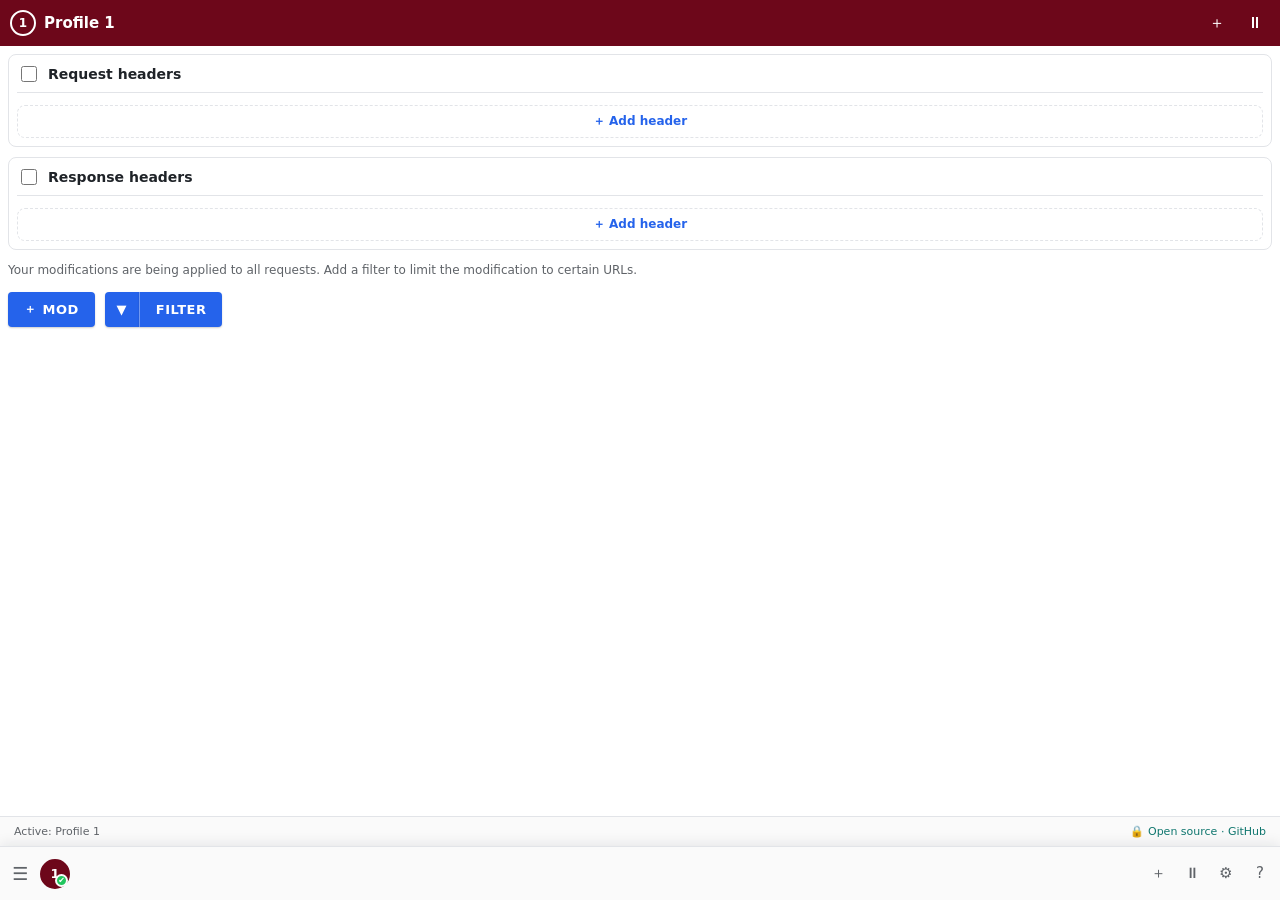
==== src/ui/sidepanel/index.html @ 856fd871 "add sidepanel support" ====
<!DOCTYPE html>
<html lang="en" dir="ltr" data-surface="sidePanel">
  <head>
    <meta charset="UTF-8" />
    <meta name="viewport" content="width=device-width, initial-scale=1.0" />
    <title>OpenModHeader</title>
    <link rel="stylesheet" href="sidepanel.css" />
  </head>
  <body>
    <div class="app">
      <aside class="rail">
        <button class="rail-btn menu" id="railMenu" title="All profiles">☰</button>
        <div class="rail-profiles" id="railProfiles"></div>
        <div class="rail-spacer"></div>
        <button class="rail-btn" id="railAddProfile" title="New profile">＋</button>
        <button class="rail-btn" id="railPause" title="Pause all">⏸</button>
        <button class="rail-btn" id="railSettings" title="Appearance">⚙</button>
        <button class="rail-btn" id="railHelp" title="About">?</button>
      </aside>

      <div class="backdrop" id="backdrop" hidden></div>
      <aside class="drawer" id="drawer" hidden>
        <div class="drawer-head">Profiles</div>
        <div class="drawer-list" id="profileList"></div>
        <button class="drawer-add" id="drawerAdd">＋ New profile</button>
      </aside>

      <div class="main">
        <header class="titlebar">
          <div class="profile-id" id="profileId">1</div>
          <input
            class="profile-name"
            id="profileName"
            spellcheck="false"
            placeholder="Profile name"
          />
          <div class="spacer"></div>
          <button class="tb-btn" id="tbAdd" title="New profile">＋</button>
          <button class="tb-btn" id="tbPause" title="Pause all">⏸</button>
          <button class="tb-btn" id="tbDelete" title="Delete profile">🗑</button>
        </header>

        <div class="content">
          <section class="hgroup">
            <div class="hgroup-head">
              <label class="grouptoggle">
                <input type="checkbox" id="requestEnabled" />
                <span class="gtitle">Request headers</span>
              </label>
            </div>
            <div id="requestRows" class="rows"></div>
            <button class="add-row" data-target="request">＋ Add header</button>
          </section>

          <section class="hgroup">
            <div class="hgroup-head">
              <label class="grouptoggle">
                <input type="checkbox" id="responseEnabled" />
                <span class="gtitle">Response headers</span>
              </label>
            </div>
            <div id="responseRows" class="rows"></div>
            <button class="add-row" data-target="response">＋ Add header</button>
          </section>

          <section class="hgroup" id="filterSection" hidden>
            <div class="hgroup-head">
              <span class="gtitle">Filters</span>
              <div class="filter-status" id="filterStatus" title="Current tab match status">
                <span class="status-dot"></span>
                <span id="filterStatusText">Checking</span>
              </div>
              <button class="mini-add" data-target="filter" title="Add filter">＋</button>
            </div>
            <div id="filterRows" class="rows"></div>
          </section>

          <p class="apply-note" id="applyNote">
            Your modifications are being applied to all requests. Add a filter
            to limit the modification to certain URLs.
          </p>

          <div class="cta">
            <button class="btn-blue" id="modBtn">
              <span class="ico">＋</span> MOD
            </button>
            <div class="filter-split">
              <button
                class="btn-blue filter-menu-btn"
                id="filterMenuBtn"
                title="Filter options"
                aria-haspopup="true"
                aria-expanded="false"
              >
                ▼
              </button>
              <button class="btn-blue filter-main-btn" id="filterBtn">
                FILTER
              </button>
              <div class="filter-menu" id="filterMenu" hidden>
                <div class="filter-menu-options" id="filterMenuOptions"></div>
              </div>
            </div>
          </div>
        </div>

        <footer class="footer">
          <span id="ruleCount"></span>
          <a
            class="privacy"
            id="repoLink"
            href="https://github.com/alinemone/modheader"
            target="_blank"
            rel="noopener"
            title="View source on GitHub"
            >🔒 Open source · GitHub</a
          >
        </footer>
      </div>
    </div>

    <div class="settings-menu" id="settingsMenu" hidden>
      <div class="settings-head">
        <strong>Settings</strong>
        <button id="settingsClose" type="button" title="Close settings" aria-label="Close settings">✕</button>
      </div>
      <div class="da-row">
        <span>Theme</span>
        <select id="themeMode">
          <option value="light">Light</option>
          <option value="dark">Dark</option>
        </select>
      </div>
      <div class="da-row">
        <span>Font</span>
        <select id="fontFamily">
          <option value="default">System</option>
          <option value="segoe">Segoe UI</option>
          <option value="calibri">Calibri</option>
          <option value="tahoma">Tahoma</option>
          <option value="verdana">Verdana</option>
          <option value="arial">Arial</option>
          <option value="georgia">Georgia</option>
          <option value="mono">Monospace</option>
        </select>
      </div>
      <div class="da-row">
        <span>Font size</span>
        <select id="fontSize">
          <option value="12">12</option>
          <option value="13">13</option>
          <option value="14">14</option>
          <option value="15">15</option>
          <option value="16">16</option>
          <option value="18">18</option>
        </select>
      </div>
      <div class="da-row">
        <span>Open as</span>
        <select id="surfaceMode">
          <option value="popup">Popup</option>
          <option value="sidePanel">Side panel</option>
        </select>
      </div>
      <div class="da-row export-row">
        <span>Export</span>
        <select id="exportScope" title="Choose profiles to export">
          <option value="all">All profiles</option>
        </select>
      </div>
      <div class="settings-io">
        <button id="importBtn" title="Import ModHeader JSON">⭳ Import</button>
        <button id="exportBtn" title="Export as ModHeader JSON">⭱ Export</button>
      </div>
      <input type="file" id="importFile" accept="application/json,.json" hidden />
    </div>

    <div class="help-overlay" id="helpOverlay" hidden>
      <section
        class="help-panel"
        role="dialog"
        aria-modal="true"
        aria-labelledby="helpTitle"
      >
        <header class="help-head">
          <div>
            <h2 id="helpTitle">OpenModHeader Filter Guide</h2>
            <p>Choose which request URLs receive your header modifications.</p>
          </div>
          <button id="helpClose" type="button" title="Close help" aria-label="Close help">✕</button>
        </header>

        <div class="help-content">
          <article class="help-card">
            <h3>Exact Host</h3>
            <p>Enter a host to match only that host.</p>
            <code>google.com</code>
            <p class="help-example">Matches <b>https://google.com/search</b>.</p>
            <p class="help-warning">Does not match <b>www.google.com</b>, <b>sub.google.com</b>, or <b>notgoogle.com</b>.</p>
          </article>

          <article class="help-card">
            <h3>Wildcard Host</h3>
            <p>Use <code>*</code> inside a host pattern. A leading <code>*.</code> also includes the base host.</p>
            <code>*.google.*</code>
            <p class="help-example">Matches <b>www.google.com</b>, <b>sub.google.com</b>, and <b>sub.google.dev</b>.</p>
          </article>

          <article class="help-card">
            <h3>Local Or URL</h3>
            <p>Local hosts, IPs, and full URLs are understood automatically.</p>
            <code>localhost</code>
            <code>127.0.0.1</code>
            <code>https://order.site.com</code>
          </article>

          <section class="help-rules">
            <h3>Important behavior</h3>
            <ul>
              <li>Multiple enabled filters use OR logic: matching any one filter is enough.</li>
              <li>A disabled filter is ignored.</li>
              <li>With no filters, modifications apply to all URLs.</li>
              <li>Only the currently active profile is applied.</li>
              <li>Pause disables all modifications.</li>
            </ul>
          </section>

          <p class="help-privacy">
            No external servers or tracking. All settings stay on this device.
            <a href="https://github.com/alinemone/modheader" target="_blank" rel="noopener">View source on GitHub</a>
          </p>
        </div>
      </section>
    </div>

    <datalist id="reqHeaderNames">
      <option value="Accept"></option>
      <option value="Accept-Charset"></option>
      <option value="Accept-Encoding"></option>
      <option value="Accept-Language"></option>
      <option value="Authorization"></option>
      <option value="Cache-Control"></option>
      <option value="Connection"></option>
      <option value="Content-Length"></option>
      <option value="Content-Type"></option>
      <option value="Cookie"></option>
      <option value="DNT"></option>
      <option value="Host"></option>
      <option value="If-Modified-Since"></option>
      <option value="If-None-Match"></option>
      <option value="Origin"></option>
      <option value="Pragma"></option>
      <option value="Range"></option>
      <option value="Referer"></option>
      <option value="Sec-CH-UA"></option>
      <option value="Sec-CH-UA-Mobile"></option>
      <option value="Sec-CH-UA-Platform"></option>
      <option value="Sec-Fetch-Dest"></option>
      <option value="Sec-Fetch-Mode"></option>
      <option value="Sec-Fetch-Site"></option>
      <option value="Sec-Fetch-User"></option>
      <option value="Upgrade-Insecure-Requests"></option>
      <option value="User-Agent"></option>
      <option value="X-API-Key"></option>
      <option value="X-CSRF-Token"></option>
      <option value="X-Forwarded-For"></option>
      <option value="X-Forwarded-Host"></option>
      <option value="X-Forwarded-Proto"></option>
      <option value="X-Real-IP"></option>
      <option value="X-Requested-With"></option>
    </datalist>

    <datalist id="resHeaderNames">
      <option value="Access-Control-Allow-Credentials"></option>
      <option value="Access-Control-Allow-Headers"></option>
      <option value="Access-Control-Allow-Methods"></option>
      <option value="Access-Control-Allow-Origin"></option>
      <option value="Access-Control-Expose-Headers"></option>
      <option value="Access-Control-Max-Age"></option>
      <option value="Age"></option>
      <option value="Cache-Control"></option>
      <option value="Content-Disposition"></option>
      <option value="Content-Encoding"></option>
      <option value="Content-Language"></option>
      <option value="Content-Security-Policy"></option>
      <option value="Content-Type"></option>
      <option value="Cross-Origin-Embedder-Policy"></option>
      <option value="Cross-Origin-Opener-Policy"></option>
      <option value="Cross-Origin-Resource-Policy"></option>
      <option value="ETag"></option>
      <option value="Expires"></option>
      <option value="Last-Modified"></option>
      <option value="Location"></option>
      <option value="Permissions-Policy"></option>
      <option value="Referrer-Policy"></option>
      <option value="Retry-After"></option>
      <option value="Server"></option>
      <option value="Set-Cookie"></option>
      <option value="Strict-Transport-Security"></option>
      <option value="Vary"></option>
      <option value="WWW-Authenticate"></option>
      <option value="X-Content-Type-Options"></option>
      <option value="X-Frame-Options"></option>
      <option value="X-XSS-Protection"></option>
    </datalist>

    <script src="sidepanel.js"></script>
    <script src="../shared/app.js"></script>
  </body>
</html>
---- src/ui/sidepanel/sidepanel.css ----
:root {
  --profile-color: #6d071a;
  --maroon: var(--profile-color);
  --blue: #2563eb;
  --blue-dark: #1d4ed8;
  --teal: #0f766e;
  --red: #d32f2f;
  --text: #1f2328;
  --muted: #5f6368;
  --line: #e2e4e8;
  --bg: #ffffff;
  --surface: #ffffff;
  --surface-2: #f7f8fa;
  --surface-3: #eceef1;
  --surface-strong: #fafafa;
  --hover: #f2f4f7;
  --input-bg: transparent;
  --danger-bg: #fde8e8;
  --titlebar-bg: var(--profile-color);
  --titlebar-text: #ffffff;
  --rail-bg: #fafafa;
  --shadow: 0 8px 24px rgba(0, 0, 0, 0.18);
  --overlay: rgba(20, 24, 32, 0.5);
  --code-bg: #f4f6f8;
  --code-text: #9b1c31;
  --example-text: #344054;
  --warning-text: #8a5a00;
}

html[data-theme="dark"] {
  --profile-color: #2563eb;
  --maroon: var(--profile-color);
  --blue: #2f6fed;
  --blue-dark: #255bd6;
  --teal: #8ab4f8;
  --red: #ff6b6b;
  --text: #f4f7fb;
  --muted: #a7b0bf;
  --line: #343434;
  --bg: #171717;
  --surface: #1f1f1f;
  --surface-2: #292929;
  --surface-3: #323232;
  --surface-strong: #111111;
  --hover: #2f2f2f;
  --input-bg: #1c1c1c;
  --danger-bg: rgba(255, 107, 107, 0.12);
  --titlebar-bg: var(--profile-color);
  --titlebar-text: #ffffff;
  --rail-bg: #111111;
  --shadow: 0 12px 32px rgba(0, 0, 0, 0.48);
  --overlay: rgba(0, 0, 0, 0.62);
  --code-bg: #101827;
  --code-text: #8ab4f8;
  --example-text: #d7deea;
  --warning-text: #f0c36d;
  color-scheme: dark;
}

* {
  box-sizing: border-box;
  font-family: var(--ui-font, system-ui, "Segoe UI", Tahoma, Arial, sans-serif);
}

[hidden] {
  display: none !important;
}

body {
  margin: 0;
  width: 100vw;
  min-width: 320px;
  height: 100vh;
  overflow: hidden;
  background: var(--bg);
  color: var(--text);
  font-size: 13px;
}

body.help-open .app {
  min-height: 560px;
}

.app {
  display: flex;
  min-height: 360px;
  height: 100vh;
  max-height: none;
}

.rail {
  width: 44px;
  flex: 0 0 44px;
  background: var(--rail-bg);
  border-right: 1px solid var(--line);
  display: flex;
  flex-direction: column;
  align-items: center;
  gap: 10px;
  padding: 8px 0;
}

.rail-btn {
  width: 30px;
  height: 30px;
  border: none;
  background: transparent;
  color: var(--muted);
  border-radius: 6px;
  cursor: pointer;
  font-size: 16px;
  line-height: 1;
}

.rail-btn:hover {
  background: var(--hover);
  color: var(--text);
}

.rail-btn.menu {
  font-size: 18px;
}

.rail-profiles {
  display: flex;
  flex-direction: column;
  align-items: center;
  gap: 8px;
  width: 100%;
  overflow: visible;
}

.rail-pcircle {
  position: relative;
  flex: 0 0 auto;
  width: 32px;
  height: 32px;
  border-radius: 50%;
  border: 2px solid var(--maroon);
  background: var(--surface);
  color: var(--maroon);
  font-weight: 700;
  font-size: 13px;
  cursor: pointer;
}

.rail-pcircle:hover {
  background: var(--hover);
}

.rail-pcircle.current {
  background: var(--maroon);
  color: #fff;
}

.rail-pcircle .check {
  position: absolute;
  bottom: -3px;
  right: -3px;
  width: 15px;
  height: 15px;
  background: #22c55e;
  color: #fff;
  border-radius: 50%;
  font-size: 9px;
  font-style: normal;
  display: flex;
  align-items: center;
  justify-content: center;
  border: 2px solid var(--rail-bg);
}

.rail-spacer {
  flex: 1;
}

.backdrop {
  position: fixed;
  inset: 0;
  background: var(--overlay);
  z-index: 20;
}

.drawer {
  position: fixed;
  top: 0;
  left: 44px;
  bottom: 0;
  width: 220px;
  z-index: 21;
  background: var(--surface);
  border-right: 1px solid var(--line);
  box-shadow: var(--shadow);
  display: flex;
  flex-direction: column;
}

.drawer-head {
  padding: 12px 14px;
  font-weight: 700;
  color: var(--maroon);
  border-bottom: 1px solid var(--line);
}

.drawer-list {
  flex: 1;
  overflow-y: auto;
  padding: 6px;
}

.drawer-add {
  margin: 8px;
  padding: 9px;
  border: 1px dashed var(--line);
  background: transparent;
  color: var(--blue);
  border-radius: 8px;
  cursor: pointer;
  font-weight: 600;
}

.drawer-add:hover {
  background: var(--hover);
}

.settings-io {
  display: flex;
  gap: 8px;
  border-top: 1px solid var(--line);
  padding-top: 8px;
}

.settings-io button {
  flex: 1;
  padding: 8px;
  border: 1px solid var(--line);
  background: var(--surface-2);
  color: var(--text);
  border-radius: 8px;
  cursor: pointer;
  font-size: 12px;
  font-weight: 600;
}

.settings-io button:hover {
  background: var(--surface-3);
  border-color: var(--line);
}

.pitem {
  position: relative;
  display: flex;
  align-items: center;
  gap: 10px;
  padding: 8px;
  border-radius: 8px;
  cursor: pointer;
  margin-bottom: 2px;
}

.pitem:hover {
  background: var(--hover);
}

.pitem.active {
  background: var(--surface-2);
}

.pitem.dragging {
  opacity: 0.4;
}

.pbadge {
  position: relative;
  flex: 0 0 auto;
  width: 30px;
  height: 30px;
  border-radius: 50%;
  background: var(--maroon);
  color: #fff;
  font-size: 13px;
  font-weight: 700;
  display: flex;
  align-items: center;
  justify-content: center;
}

.pcheck {
  position: absolute;
  bottom: -2px;
  right: -2px;
  width: 15px;
  height: 15px;
  background: #22c55e;
  color: #fff;
  border-radius: 50%;
  font-size: 9px;
  font-style: normal;
  display: flex;
  align-items: center;
  justify-content: center;
  border: 2px solid var(--surface);
}

.pname {
  flex: 1;
  font-size: 13px;
  color: var(--text);
  white-space: nowrap;
  overflow: hidden;
  text-overflow: ellipsis;
}

.pitem.active .pname {
  font-weight: 700;
  color: var(--maroon);
}

.pdel {
  flex: 0 0 auto;
  width: 26px;
  height: 26px;
  border: none;
  background: transparent;
  color: var(--muted);
  cursor: pointer;
  font-size: 14px;
  border-radius: 6px;
}

.pdel:hover {
  background: var(--danger-bg);
  color: var(--red);
}

.main {
  flex: 1;
  display: flex;
  flex-direction: column;
  min-width: 0;
  background: var(--bg);
}

.titlebar {
  display: flex;
  align-items: center;
  gap: 8px;
  background: var(--titlebar-bg);
  color: var(--titlebar-text);
  padding: 8px 10px;
}

.profile-id {
  width: 26px;
  height: 26px;
  border: 2px solid #fff;
  border-radius: 50%;
  display: flex;
  align-items: center;
  justify-content: center;
  font-weight: 700;
  font-size: 12px;
  flex: 0 0 auto;
  cursor: pointer;
}

.profile-id:hover {
  box-shadow: 0 0 0 2px rgba(255, 255, 255, 0.5);
}

.profile-name {
  background: transparent;
  border: none;
  outline: none;
  color: #fff;
  font-size: 15px;
  font-weight: 600;
  cursor: default;
  padding: 2px 0;
  margin: 0;
  field-sizing: content;
  min-width: 20px;
  max-width: 240px;
  text-overflow: ellipsis;
}

.profile-name::placeholder {
  color: rgba(255, 255, 255, 0.6);
  font-weight: 400;
}

.profile-name:focus {
  cursor: text;
  border-bottom: 1px solid rgba(255, 255, 255, 0.55);
}

.spacer {
  flex: 1;
}

.tb-btn {
  width: 30px;
  height: 30px;
  border: none;
  background: transparent;
  color: #fff;
  border-radius: 6px;
  cursor: pointer;
  font-size: 16px;
  line-height: 1;
}

.tb-btn:hover {
  background: rgba(255, 255, 255, 0.15);
}

.content {
  padding: 12px 14px;
  overflow-y: auto;
  flex: 1;
  background: var(--bg);
}

.hgroup {
  margin-bottom: 14px;
  padding: 10px;
  border: 1px solid var(--line);
  border-radius: 8px;
  background: var(--surface);
}

.hgroup-head {
  display: flex;
  align-items: center;
  justify-content: flex-start;
  gap: 8px;
  border-bottom: 1px solid var(--line);
  padding-bottom: 8px;
  margin-bottom: 8px;
}

.hgroup-head .mini-add {
  margin-left: auto;
}

.grouptoggle {
  display: flex;
  align-items: center;
  gap: 8px;
  cursor: pointer;
}

.grouptoggle input[type="checkbox"] {
  width: 16px;
  height: 16px;
  accent-color: var(--teal);
}

.gtitle {
  color: var(--text);
  font-weight: 700;
  font-size: 14px;
}

.filter-status {
  display: inline-flex;
  align-items: center;
  gap: 6px;
  color: var(--muted);
  font-size: 11px;
  font-weight: 600;
  line-height: 1;
  white-space: nowrap;
}

.status-dot {
  width: 8px;
  height: 8px;
  border-radius: 50%;
  background: #9aa0a6;
  box-shadow: 0 0 0 2px rgba(154, 160, 166, 0.12);
}

.filter-status.active .status-dot {
  background: #22c55e;
  box-shadow: 0 0 0 2px rgba(34, 197, 94, 0.18), 0 0 8px rgba(34, 197, 94, 0.7);
}

.filter-status.inactive .status-dot {
  background: var(--red);
  box-shadow: 0 0 0 2px rgba(255, 107, 107, 0.16), 0 0 8px rgba(255, 107, 107, 0.45);
}

.mini-add {
  border: none;
  background: transparent;
  color: var(--muted);
  font-size: 18px;
  cursor: pointer;
  width: 26px;
  height: 26px;
  border-radius: 6px;
}

.mini-add:hover {
  background: var(--hover);
  color: var(--maroon);
}

.rows {
  display: flex;
  flex-direction: column;
  gap: 2px;
}

.row-label {
  flex: 0 0 84px;
  min-width: 0;
  border: none;
  border-bottom: 1px solid var(--line);
  background: transparent;
  color: var(--text);
  font-size: var(--row-font-size, 12px);
  font-weight: 700;
  padding: 5px 2px;
  outline: none;
}

.row-label::placeholder {
  color: var(--muted);
  font-weight: 400;
  font-style: normal;
}

.row-label:focus {
  border-bottom-color: var(--blue);
}

.row {
  display: flex;
  align-items: center;
  gap: 8px;
  padding: 4px 0;
}

.header-row {
  position: relative;
}

.header-row.dragging {
  opacity: 0.42;
}

.header-row.drop-before::before,
.header-row.drop-after::after {
  content: "";
  position: absolute;
  left: 0;
  right: 0;
  height: 2px;
  z-index: 2;
  border-radius: 2px;
  background: var(--blue);
  pointer-events: none;
}

.header-row.drop-before::before {
  top: -2px;
}

.header-row.drop-after::after {
  bottom: -2px;
}

.row .drag-handle {
  flex: 0 0 auto;
  width: 8px;
  height: 22px;
  padding: 2px 0;
  border: none;
  border-radius: 4px;
  background: transparent;
  color: #69717c;
  opacity: 0.65;
  cursor: grab;
  transition: opacity 120ms ease, color 120ms ease, background 120ms ease;
}

.row .drag-handle:active {
  cursor: grabbing;
}

.row .drag-handle:hover {
  background: var(--hover);
  color: var(--blue);
  opacity: 1;
}

.row .drag-handle:focus-visible {
  outline: 1px solid var(--blue);
  outline-offset: 1px;
  opacity: 1;
}

.row .drag-handle svg {
  display: block;
  width: 6px;
  height: 16px;
  margin: 0 auto;
  fill: none;
  stroke: currentColor;
  stroke-width: 2;
  stroke-linecap: round;
}

.row .tag {
  flex: 0 0 auto;
  width: 24px;
  height: 24px;
  border: none;
  background: transparent;
  cursor: pointer;
  border-radius: 6px;
  opacity: 0.7;
}

.row .tag svg {
  width: 18px;
  height: 18px;
  fill: none;
  stroke: currentColor;
  stroke-width: 1.7;
  stroke-linecap: round;
  stroke-linejoin: round;
}

.row .tag .tag-plus {
  stroke: var(--blue);
  stroke-width: 2;
}

.row .tag:hover {
  background: var(--hover);
  opacity: 1;
}

.row > input[type="checkbox"] {
  width: 16px;
  height: 16px;
  accent-color: var(--teal);
  flex: 0 0 auto;
}

.row .name,
.row .value {
  border: none;
  border-bottom: 1px solid var(--line);
  background: var(--input-bg);
  padding: 5px 2px;
  font-size: var(--row-font-size, 13px);
  color: var(--text);
  direction: ltr;
  text-align: left;
  min-width: 0;
  outline: none;
}

.filter-row .value {
  flex: 1 1 auto;
}

.row .name {
  flex: 1 1 42%;
  font-weight: 500;
}

.row .value {
  flex: 1 1 58%;
}

.row .name:focus,
.row .value:focus {
  border-bottom-color: var(--blue);
}

.row .del {
  flex: 0 0 auto;
  width: 26px;
  height: 26px;
  border: none;
  background: transparent;
  color: var(--red);
  cursor: pointer;
  font-size: 16px;
  border-radius: 6px;
  line-height: 1;
}

.row .del:hover {
  background: var(--danger-bg);
}

.row.disabled .name,
.row.disabled .value {
  opacity: 0.4;
}

.add-row {
  width: 100%;
  margin-top: 6px;
  padding: 7px;
  border: 1px dashed var(--line);
  background: transparent;
  color: var(--blue);
  border-radius: 8px;
  cursor: pointer;
  font-weight: 600;
  font-size: 12px;
}

.add-row:hover {
  background: var(--hover);
  border-color: var(--blue);
}

.apply-note {
  color: var(--muted);
  font-size: 12px;
  line-height: 1.7;
  margin: 4px 0 12px;
}

.cta {
  display: flex;
  gap: 10px;
}

.btn-blue {
  background: var(--blue);
  color: #fff;
  border: none;
  border-radius: 4px;
  padding: 9px 16px;
  font-size: 13px;
  font-weight: 700;
  letter-spacing: 0.5px;
  cursor: pointer;
  display: inline-flex;
  align-items: center;
  gap: 6px;
  box-shadow: 0 1px 2px rgba(0, 0, 0, 0.2);
}

.btn-blue:hover {
  background: var(--blue-dark);
}

.btn-blue .ico {
  font-size: 12px;
}

.filter-split {
  position: relative;
  display: inline-flex;
  align-items: stretch;
}

.filter-split .btn-blue {
  box-shadow: 0 1px 2px rgba(0, 0, 0, 0.2);
}

.filter-menu-btn {
  width: 34px;
  padding: 9px 0;
  border-radius: 4px 0 0 4px;
  justify-content: center;
}

.filter-main-btn {
  border-left: 1px solid rgba(255, 255, 255, 0.35);
  border-radius: 0 4px 4px 0;
}

.filter-menu {
  position: fixed;
  left: 0;
  top: 0;
  z-index: 80;
  min-width: 188px;
  padding: 6px;
  border: 1px solid var(--line);
  border-radius: 8px;
  background: var(--surface);
  box-shadow: var(--shadow);
}

.filter-menu button {
  width: 100%;
  display: flex;
  flex-direction: column;
  gap: 3px;
  padding: 8px 10px;
  border: none;
  border-radius: 6px;
  background: transparent;
  color: var(--text);
  cursor: pointer;
  text-align: left;
}

.filter-menu button:hover {
  background: var(--hover);
}

.filter-option-value {
  max-width: 220px;
  overflow: hidden;
  text-overflow: ellipsis;
  direction: ltr;
  font-size: 12px;
  font-weight: 700;
  white-space: nowrap;
}

.filter-option-note {
  color: var(--muted);
  font-size: 11px;
  font-weight: 500;
}

.footer {
  display: flex;
  align-items: center;
  justify-content: space-between;
  padding: 8px 14px;
  border-top: 1px solid var(--line);
  background: var(--surface-strong);
  color: var(--muted);
  font-size: 11px;
}

.privacy {
  color: var(--teal);
  text-decoration: none;
}

.privacy:hover {
  text-decoration: underline;
}

body.paused .titlebar {
  background: #4b5563;
}

.color-menu {
  position: fixed;
  z-index: 30;
  background: var(--surface);
  border: 1px solid var(--line);
  border-radius: 10px;
  box-shadow: var(--shadow);
  padding: 8px;
  display: grid;
  grid-template-columns: repeat(5, 1fr);
  gap: 6px;
}

.color-menu .swatch {
  width: 22px;
  height: 22px;
  padding: 0;
  border: 2px solid transparent;
  border-radius: 50%;
  cursor: pointer;
}

.color-menu .swatch:hover {
  transform: scale(1.12);
}

.color-menu .swatch.sel {
  border-color: var(--text);
  box-shadow: 0 0 0 2px var(--surface) inset;
}

.settings-menu {
  position: fixed;
  z-index: 30;
  width: 200px;
  background: var(--surface);
  border: 1px solid var(--line);
  border-radius: 10px;
  box-shadow: var(--shadow);
  padding: 10px;
  display: flex;
  flex-direction: column;
  gap: 8px;
}

.da-row {
  display: flex;
  align-items: center;
  justify-content: space-between;
  gap: 8px;
}

.da-row span {
  font-size: 12px;
  font-weight: 600;
  color: var(--muted);
}

.da-row select {
  flex: 0 0 130px;
  padding: 6px 8px;
  border: 1px solid var(--line);
  border-radius: 8px;
  background: var(--surface-2);
  color: var(--text);
  font-size: 12px;
  cursor: pointer;
}

.export-row {
  padding-top: 2px;
}

.help-overlay {
  position: fixed;
  inset: 0;
  z-index: 60;
  display: flex;
  align-items: center;
  justify-content: center;
  padding: 14px;
  background: var(--overlay);
  backdrop-filter: blur(2px);
}

.help-panel {
  width: 100%;
  max-width: 560px;
  max-height: 532px;
  display: flex;
  flex-direction: column;
  overflow: hidden;
  border: 1px solid var(--line);
  border-radius: 14px;
  background: var(--surface);
  box-shadow: var(--shadow);
}

.help-head {
  display: flex;
  align-items: flex-start;
  justify-content: space-between;
  gap: 16px;
  padding: 16px 18px 14px;
  border-bottom: 1px solid var(--line);
  background: var(--surface-strong);
}

.help-head h2 {
  margin: 0 0 4px;
  color: var(--maroon);
  font-size: 18px;
}

.help-head p {
  margin: 0;
  color: var(--muted);
  font-size: 12px;
}

.help-head button {
  flex: 0 0 auto;
  width: 30px;
  height: 30px;
  border: none;
  border-radius: 7px;
  background: transparent;
  color: var(--muted);
  cursor: pointer;
  font-size: 16px;
}

.help-head button:hover {
  background: var(--hover);
  color: var(--text);
}

.help-content {
  overflow-y: auto;
  padding: 14px 18px 18px;
}

.help-card {
  margin-bottom: 10px;
  padding: 12px 14px;
  border: 1px solid var(--line);
  border-radius: 10px;
  background: var(--surface);
}

.help-card h3,
.help-rules h3 {
  margin: 0 0 7px;
  font-size: 14px;
}

.help-card p {
  margin: 5px 0;
  color: var(--muted);
  line-height: 1.45;
}

.help-card > code {
  display: block;
  margin: 8px 0;
  padding: 8px 10px;
  overflow-x: auto;
  border-radius: 7px;
  background: var(--code-bg);
  color: var(--code-text);
  direction: ltr;
  font-family: ui-monospace, Consolas, monospace;
  font-size: 12px;
}

.help-card .help-example {
  color: var(--example-text);
}

.help-card .help-warning {
  color: var(--warning-text);
}

.help-rules {
  padding: 12px 14px;
  border-radius: 10px;
  background: var(--surface-2);
}

.help-rules ul {
  margin: 0;
  padding-left: 20px;
  color: var(--example-text);
  line-height: 1.6;
}

.help-privacy {
  margin: 12px 2px 0;
  color: var(--muted);
  font-size: 12px;
  line-height: 1.5;
}

.help-privacy a {
  color: var(--blue);
  text-decoration: none;
}

.help-privacy a:hover {
  text-decoration: underline;
}

.content {
  padding: 8px;
}

#tbDelete {
  display: none;
}

.hgroup {
  padding: 8px;
  margin-bottom: 10px;
}

.hgroup-head {
  padding-bottom: 7px;
  margin-bottom: 6px;
}

.header-row {
  display: grid;
  grid-template-columns: 8px 18px minmax(76px, 0.82fr) minmax(88px, 1fr) 28px 26px;
  grid-template-areas:
    "label label label label label label"
    "drag check name value tag del";
  column-gap: 7px;
  row-gap: 3px;
  align-items: center;
  min-height: 42px;
  margin: 6px 0;
  padding: 7px 8px;
  border: 1px solid var(--line);
  border-left: 3px solid var(--profile-color);
  border-radius: 8px;
  background: var(--surface-2);
  box-shadow: 0 1px 3px rgba(15, 23, 42, 0.08);
}

.header-row:not(:has(.row-label)) {
  grid-template-columns: 8px 18px minmax(76px, 0.82fr) minmax(88px, 1fr) 28px 26px;
  grid-template-areas: "drag check name value tag del";
}

.header-row.editing {
  background: var(--surface);
}

.header-row:last-child {
  margin-bottom: 0;
}

html[data-theme="dark"] .header-row {
  background: var(--surface);
  box-shadow: 0 1px 4px rgba(0, 0, 0, 0.28);
}

.header-row.disabled {
  background: var(--surface);
}

.header-row .drag-handle {
  grid-area: drag;
}

.header-row > input[type="checkbox"] {
  grid-area: check;
}

.header-row .name {
  grid-area: name;
  width: 100%;
  flex: none;
  overflow: hidden;
  border: none;
  background: transparent;
  padding: 4px 0;
  text-overflow: ellipsis;
  white-space: nowrap;
}

.header-row .value {
  grid-area: value;
  width: 100%;
  flex: none;
  overflow: hidden;
  border: none;
  background: transparent;
  padding: 4px 0;
  text-overflow: ellipsis;
  white-space: nowrap;
}

.header-row .row-label {
  grid-area: label;
  align-self: center;
  width: 100%;
  max-width: 100%;
  overflow: hidden;
  border: none;
  border-radius: 3px;
  background: transparent;
  padding: 0 1px 2px;
  color: var(--muted);
  font-size: max(10px, calc(var(--row-font-size, 13px) - 2px));
  font-weight: 600;
  line-height: 1.2;
  text-overflow: ellipsis;
  white-space: nowrap;
  pointer-events: auto;
}

.header-row.editing .name,
.header-row.editing .value,
.header-row.editing .row-label {
  background: var(--surface);
  border: none;
  border-radius: 6px;
  padding: 4px 6px;
  white-space: nowrap;
}

.header-row.editing .row-label {
  display: block;
  width: 100%;
  border-radius: 3px;
  padding: 0 1px 2px;
  pointer-events: auto;
}

.header-row.editing .value {
  padding: 4px 6px;
}

.header-row.editing .name:focus,
.header-row.editing .value:focus,
.header-row.editing .row-label:focus {
  box-shadow: inset 0 0 0 1px var(--blue);
}

.header-row .tag {
  grid-area: tag;
}

.header-row .del {
  grid-area: del;
}

.filter-row {
  gap: 7px;
}

.settings-menu {
  inset: 0 !important;
  left: 0 !important;
  top: 0 !important;
  width: auto;
  height: 100vh;
  z-index: 70;
  padding: 14px;
  border: none;
  border-radius: 0;
  box-shadow: none;
  gap: 12px;
}

.settings-head {
  display: flex;
  align-items: center;
  justify-content: space-between;
  gap: 12px;
  padding-bottom: 12px;
  border-bottom: 1px solid var(--line);
}

.settings-head strong {
  font-size: 16px;
  color: var(--text);
}

.settings-head button {
  width: 34px;
  height: 34px;
  border: none;
  border-radius: 8px;
  background: transparent;
  color: var(--muted);
  cursor: pointer;
  font-size: 18px;
}

.settings-head button:hover {
  background: var(--hover);
  color: var(--text);
}

.da-row {
  align-items: stretch;
  flex-direction: column;
  gap: 6px;
}

.da-row select {
  flex: none;
  width: 100%;
}

.rail {
  position: fixed;
  left: 0;
  right: 0;
  bottom: 0;
  z-index: 50;
  width: auto;
  height: 54px;
  flex: none;
  flex-direction: row;
  gap: 6px;
  padding: 7px 6px;
  border-right: none;
  border-top: 1px solid var(--line);
  box-shadow: 0 -3px 12px rgba(15, 23, 42, 0.08);
}

.rail-btn {
  width: 28px;
  height: 28px;
  flex: 0 0 28px;
  font-size: 15px;
}

.rail-profiles {
  width: auto;
  max-width: none;
  min-width: 0;
  flex: 1 1 auto;
  flex-direction: row;
  gap: 6px;
  overflow-x: auto;
  overflow-y: hidden;
  overscroll-behavior-x: contain;
  scrollbar-width: none;
  cursor: grab;
  user-select: none;
}

.rail-profiles::-webkit-scrollbar {
  display: none;
}

.rail-profiles.is-dragging {
  cursor: grabbing;
}

.rail-pcircle {
  width: 30px;
  height: 30px;
  flex: 0 0 30px;
}

.rail-pcircle .check {
  right: 0;
  bottom: 0;
  width: 13px;
  height: 13px;
  font-size: 8px;
}

.rail-spacer {
  display: none;
}

.main {
  width: 100%;
  height: 100vh;
  padding-bottom: 54px;
}

.content {
  padding-bottom: 62px;
}

.drawer {
  left: 0;
  bottom: 54px;
  width: min(280px, 86vw);
}
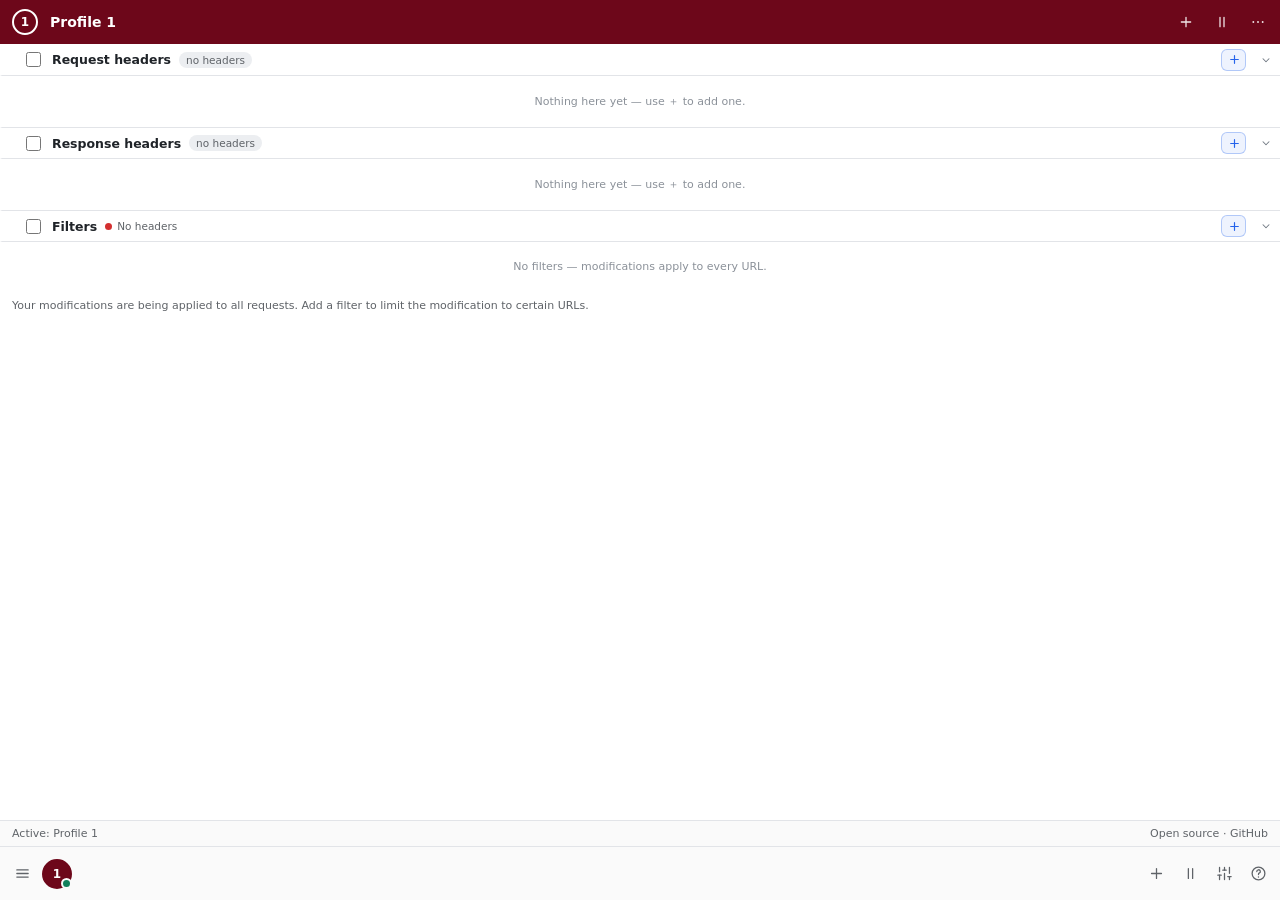
==== commit f6723e32: "fix:ui/ux" ====
--- a/src/ui/sidepanel/index.html
+++ b/src/ui/sidepanel/index.html
@@ -4,18 +4,19 @@
     <meta charset="UTF-8" />
     <meta name="viewport" content="width=device-width, initial-scale=1.0" />
     <title>OpenModHeader</title>
+    <link rel="stylesheet" href="../shared/ui.css" />
     <link rel="stylesheet" href="sidepanel.css" />
   </head>
   <body>
     <div class="app">
       <aside class="rail">
-        <button class="rail-btn menu" id="railMenu" title="All profiles">☰</button>
+        <button class="rail-btn menu" id="railMenu" title="All profiles" data-i="menu"></button>
         <div class="rail-profiles" id="railProfiles"></div>
         <div class="rail-spacer"></div>
-        <button class="rail-btn" id="railAddProfile" title="New profile">＋</button>
-        <button class="rail-btn" id="railPause" title="Pause all">⏸</button>
-        <button class="rail-btn" id="railSettings" title="Appearance">⚙</button>
-        <button class="rail-btn" id="railHelp" title="About">?</button>
+        <button class="rail-btn" id="railAddProfile" title="New profile" data-i="plus"></button>
+        <button class="rail-btn" id="railPause" title="Pause all" data-i="pause"></button>
+        <button class="rail-btn" id="railSettings" title="Appearance" data-i="gear"></button>
+        <button class="rail-btn" id="railHelp" title="About" data-i="help"></button>
       </aside>
 
       <div class="backdrop" id="backdrop" hidden></div>
@@ -35,72 +36,71 @@
             placeholder="Profile name"
           />
           <div class="spacer"></div>
-          <button class="tb-btn" id="tbAdd" title="New profile">＋</button>
-          <button class="tb-btn" id="tbPause" title="Pause all">⏸</button>
-          <button class="tb-btn" id="tbDelete" title="Delete profile">🗑</button>
+          <button class="tb-btn" id="tbAdd" title="New profile" data-i="plus"></button>
+          <button class="tb-btn" id="tbPause" title="Pause all" data-i="pause"></button>
+          <button class="tb-btn" id="tbMore" title="More actions" aria-haspopup="true" data-i="more"></button>
         </header>
 
-        <div class="content">
-          <section class="hgroup">
-            <div class="hgroup-head">
-              <label class="grouptoggle">
-                <input type="checkbox" id="requestEnabled" />
+        <div class="banner">
+          <span data-i="pause"></span>
+          <span>All modifications are paused.</span>
+          <span class="spacer"></span>
+          <button id="bannerResume" type="button">Resume</button>
+        </div>
+
+        <div class="listarea">
+          <div class="pinbar" id="pinbar"></div>
+          <div class="content">
+            <section class="sec" data-sec="request">
+              <div class="sechead">
+                <input type="checkbox" id="requestEnabled" title="Toggle every request header" />
                 <span class="gtitle">Request headers</span>
-              </label>
-            </div>
-            <div id="requestRows" class="rows"></div>
-            <button class="add-row" data-target="request">＋ Add header</button>
-          </section>
-
-          <section class="hgroup">
-            <div class="hgroup-head">
-              <label class="grouptoggle">
-                <input type="checkbox" id="responseEnabled" />
+                <span class="gcount" id="requestCount"></span>
+                <span class="sp"></span>
+                <button class="sec-add" data-target="request" title="Add request header" data-i="plus"></button>
+                <button class="chev" title="Collapse section" data-i="chev"></button>
+              </div>
+              <div id="requestRows" class="rows"></div>
+            </section>
+
+            <section class="sec" data-sec="response">
+              <div class="sechead">
+                <input type="checkbox" id="responseEnabled" title="Toggle every response header" />
                 <span class="gtitle">Response headers</span>
-              </label>
-            </div>
-            <div id="responseRows" class="rows"></div>
-            <button class="add-row" data-target="response">＋ Add header</button>
-          </section>
-
-          <section class="hgroup" id="filterSection" hidden>
-            <div class="hgroup-head">
-              <span class="gtitle">Filters</span>
-              <div class="filter-status" id="filterStatus" title="Current tab match status">
-                <span class="status-dot"></span>
-                <span id="filterStatusText">Checking</span>
+                <span class="gcount" id="responseCount"></span>
+                <span class="sp"></span>
+                <button class="sec-add" data-target="response" title="Add response header" data-i="plus"></button>
+                <button class="chev" title="Collapse section" data-i="chev"></button>
               </div>
-              <button class="mini-add" data-target="filter" title="Add filter">＋</button>
-            </div>
-            <div id="filterRows" class="rows"></div>
-          </section>
-
-          <p class="apply-note" id="applyNote">
-            Your modifications are being applied to all requests. Add a filter
-            to limit the modification to certain URLs.
-          </p>
-
-          <div class="cta">
-            <button class="btn-blue" id="modBtn">
-              <span class="ico">＋</span> MOD
-            </button>
-            <div class="filter-split">
-              <button
-                class="btn-blue filter-menu-btn"
-                id="filterMenuBtn"
-                title="Filter options"
-                aria-haspopup="true"
-                aria-expanded="false"
-              >
-                ▼
-              </button>
-              <button class="btn-blue filter-main-btn" id="filterBtn">
-                FILTER
-              </button>
-              <div class="filter-menu" id="filterMenu" hidden>
-                <div class="filter-menu-options" id="filterMenuOptions"></div>
+              <div id="responseRows" class="rows"></div>
+            </section>
+
+            <section class="sec" data-sec="filter">
+              <div class="sechead">
+                <input type="checkbox" id="filterEnabled" title="Toggle every filter" />
+                <span class="gtitle">Filters</span>
+                <div class="filter-status" id="filterStatus" title="Current tab match status">
+                  <span class="status-dot"></span>
+                  <span id="filterStatusText">Checking</span>
+                </div>
+                <span class="sp"></span>
+                <button
+                  class="sec-add"
+                  id="filterAdd"
+                  data-target="filter"
+                  title="Add filter"
+                  aria-haspopup="true"
+                  aria-expanded="false"
+                  data-i="plus"
+                ></button>
+                <button class="chev" title="Collapse section" data-i="chev"></button>
               </div>
-            </div>
+              <div id="filterRows" class="rows"></div>
+              <p class="apply-note" id="applyNote">
+                Your modifications are being applied to all requests. Add a
+                filter to limit the modification to certain URLs.
+              </p>
+            </section>
           </div>
         </div>
 
@@ -113,10 +113,14 @@
             target="_blank"
             rel="noopener"
             title="View source on GitHub"
-            >🔒 Open source · GitHub</a
+            >Open source · GitHub</a
           >
         </footer>
       </div>
+    </div>
+
+    <div class="filter-menu" id="filterMenu" hidden>
+      <div class="filter-menu-options" id="filterMenuOptions"></div>
     </div>
 
     <div class="settings-menu" id="settingsMenu" hidden>
@@ -129,6 +133,28 @@
         <select id="themeMode">
           <option value="light">Light</option>
           <option value="dark">Dark</option>
+        </select>
+      </div>
+      <div class="da-row" id="densityRow">
+        <span>Row density</span>
+        <select id="rowDensity">
+          <option value="comfortable">Comfortable</option>
+          <option value="compact">Compact</option>
+        </select>
+      </div>
+      <p class="da-help" id="densityHelp">
+        Comfortable · name and value on separate lines — Compact · both on one
+        line, most rows per screen.
+      </p>
+      <div class="da-row">
+        <span>Mask secret values</span>
+        <input type="checkbox" id="maskSecrets" />
+      </div>
+      <div class="da-row">
+        <span>Pinned section heads</span>
+        <select id="pinMode">
+          <option value="push">One at a time</option>
+          <option value="stack">Stack</option>
         </select>
       </div>
       <div class="da-row">
@@ -221,6 +247,7 @@
               <li>A disabled filter is ignored.</li>
               <li>With no filters, modifications apply to all URLs.</li>
               <li>Only the currently active profile is applied.</li>
+              <li>Two enabled headers with the same name are flagged: the lower one is sent.</li>
               <li>Pause disables all modifications.</li>
             </ul>
           </section>
--- a/src/ui/shared/ui.css
+++ b/src/ui/shared/ui.css
@@ -0,0 +1,1597 @@
+/* ==========================================================================
+   OpenModHeader — shared UI
+   Both surfaces (popup + side panel) render identical markup and share every
+   rule below. popup.css and sidepanel.css add only what genuinely differs:
+   viewport sizing and where the profile rail lives.
+   ========================================================================== */
+
+:root {
+  --profile-color: #6d071a;
+  --maroon: var(--profile-color);
+  --blue: #2563eb;
+  --blue-dark: #1d4ed8;
+  --teal: #0f766e;
+  --red: #d32f2f;
+  --amber: #b45309;
+  --amber-bg: #fef6e7;
+  --amber-line: #f0c168;
+  --green: #12805c;
+  --text: #1f2328;
+  --muted: #5f6368;
+  --faint: #8b9199;
+  --val-text: #6c757e;
+  --icon: #737b85;
+  --line: #e2e4e8;
+  --bg: #ffffff;
+  --surface: #ffffff;
+  --surface-2: #f7f8fa;
+  --surface-3: #eceef1;
+  --surface-strong: #fafafa;
+  --hover: #f2f4f7;
+  --input-bg: transparent;
+  --danger-bg: #fde8e8;
+  --titlebar-bg: var(--profile-color);
+  --titlebar-text: #ffffff;
+  --rail-bg: #fafafa;
+  --scroll-thumb: #c6ccd4;
+  --shadow: 0 8px 24px rgba(0, 0, 0, 0.18);
+  --overlay: rgba(20, 24, 32, 0.5);
+  --code-bg: #f4f6f8;
+  --code-text: #9b1c31;
+  --example-text: #344054;
+  --warning-text: #8a5a00;
+  --mono: ui-monospace, "SF Mono", "Cascadia Mono", Menlo, Consolas, monospace;
+}
+
+html[data-theme="dark"] {
+  /* --profile-color is deliberately NOT overridden: it is the profile's
+     identity and must survive a theme switch. Only neutrals change. */
+  --blue: #3b82f6;
+  --blue-dark: #2563eb;
+  --teal: #8ab4f8;
+  --red: #ff6b6b;
+  --amber: #fbbf24;
+  --amber-bg: rgba(251, 191, 36, 0.1);
+  --amber-line: #a16207;
+  --green: #34d399;
+  --text: #f4f7fb;
+  --muted: #a7b0bf;
+  --faint: #7d8593;
+  --val-text: #8f98a6;
+  --icon: #9aa3af;
+  --line: #2e3238;
+  --bg: #17191c;
+  --surface: #1a1c20;
+  --surface-2: #232629;
+  --surface-3: #2c3034;
+  --surface-strong: #131518;
+  --hover: #2a2e33;
+  --input-bg: transparent;
+  --danger-bg: rgba(255, 107, 107, 0.12);
+  --rail-bg: #121417;
+  --scroll-thumb: #454b53;
+  --shadow: 0 12px 32px rgba(0, 0, 0, 0.48);
+  --overlay: rgba(0, 0, 0, 0.62);
+  --code-bg: #101827;
+  --code-text: #8ab4f8;
+  --example-text: #d7deea;
+  --warning-text: #f0c36d;
+  color-scheme: dark;
+}
+
+* {
+  box-sizing: border-box;
+  font-family: var(--ui-font, system-ui, "Segoe UI", Tahoma, Arial, sans-serif);
+}
+
+[hidden] {
+  display: none !important;
+}
+
+body {
+  margin: 0;
+  background: var(--bg);
+  color: var(--text);
+  font-size: 13px;
+}
+
+.app {
+  display: flex;
+
+  /* Row metrics derive from the font-size setting, so a larger font produces
+     proportionally taller rows instead of clipped text. */
+  --rf: var(--row-font-size, 13px);
+  --l1-h: calc(var(--rf) + 3px);
+  --l2-h: calc(var(--rf) + 5px);
+  --head-h: calc(var(--rf) + 19px);
+  --row-pad: 2px;
+
+  /* Horizontal rhythm. --row-lead is where the enable checkbox sits, and the
+     section head and filter rows indent to the same number so the three kinds
+     of row share one left edge instead of drifting apart. */
+  --row-x: 4px;
+  --row-gap: 5px;
+  --grip-w: 11px;
+  --row-lead: calc(var(--row-x) + var(--grip-w) + var(--row-gap));
+}
+
+/* ── PROFILE RAIL ────────────────────────────────────────────────────────── */
+.rail {
+  width: 44px;
+  flex: 0 0 44px;
+  background: var(--rail-bg);
+  border-right: 1px solid var(--line);
+  display: flex;
+  flex-direction: column;
+  align-items: center;
+  gap: 8px;
+  padding: 8px 0;
+}
+
+.rail-btn {
+  width: 30px;
+  height: 30px;
+  flex: 0 0 auto;
+  border: none;
+  background: transparent;
+  color: var(--muted);
+  border-radius: 7px;
+  cursor: pointer;
+  display: grid;
+  place-items: center;
+}
+
+.rail-btn:hover {
+  background: var(--hover);
+  color: var(--text);
+}
+
+.rail-btn svg {
+  width: 17px;
+  height: 17px;
+  fill: none;
+  stroke: currentColor;
+  stroke-width: 1.8;
+  stroke-linecap: round;
+  stroke-linejoin: round;
+}
+
+.rail-profiles {
+  display: flex;
+  flex-direction: column;
+  align-items: center;
+  gap: 8px;
+  width: 100%;
+  overflow: visible;
+}
+
+/* Colour is the profile's identity; the dot beside it is status. */
+.rail-pcircle {
+  position: relative;
+  flex: 0 0 auto;
+  width: 30px;
+  height: 30px;
+  border-radius: 50%;
+  border: 2px solid var(--maroon);
+  background: transparent;
+  color: var(--maroon);
+  font-weight: 700;
+  font-size: 12px;
+  cursor: pointer;
+}
+
+.rail-pcircle:hover {
+  background: var(--hover);
+}
+
+.rail-pcircle.current {
+  color: #fff;
+}
+
+.rail-pcircle .check {
+  position: absolute;
+  bottom: -2px;
+  right: -2px;
+  width: 11px;
+  height: 11px;
+  border-radius: 50%;
+  background: var(--green);
+  border: 2px solid var(--rail-bg);
+  font-size: 0;
+}
+
+body.paused .rail-pcircle .check {
+  background: #9aa2ad;
+}
+
+.rail-spacer {
+  flex: 1;
+}
+
+/* ── PROFILE DRAWER ──────────────────────────────────────────────────────── */
+.backdrop {
+  position: fixed;
+  inset: 0;
+  background: var(--overlay);
+  z-index: 20;
+}
+
+.drawer {
+  position: fixed;
+  top: 0;
+  left: 44px;
+  bottom: 0;
+  width: 220px;
+  z-index: 21;
+  background: var(--surface);
+  border-right: 1px solid var(--line);
+  box-shadow: var(--shadow);
+  display: flex;
+  flex-direction: column;
+}
+
+.drawer-head {
+  padding: 12px 14px;
+  font-weight: 700;
+  color: var(--maroon);
+  border-bottom: 1px solid var(--line);
+}
+
+.drawer-list {
+  flex: 1;
+  overflow-y: auto;
+  padding: 6px;
+}
+
+.drawer-add {
+  margin: 8px;
+  padding: 9px;
+  border: 1px dashed var(--line);
+  background: transparent;
+  color: var(--blue);
+  border-radius: 8px;
+  cursor: pointer;
+  font-weight: 600;
+}
+
+.drawer-add:hover {
+  background: var(--hover);
+}
+
+.pitem {
+  position: relative;
+  display: flex;
+  align-items: center;
+  gap: 10px;
+  padding: 8px;
+  border-radius: 8px;
+  cursor: pointer;
+  margin-bottom: 2px;
+}
+
+.pitem:hover {
+  background: var(--hover);
+}
+
+.pitem.active {
+  background: var(--surface-2);
+}
+
+.pitem.dragging {
+  opacity: 0.4;
+}
+
+.pbadge {
+  position: relative;
+  flex: 0 0 auto;
+  width: 28px;
+  height: 28px;
+  border-radius: 50%;
+  background: var(--maroon);
+  color: #fff;
+  font-size: 12px;
+  font-weight: 700;
+  display: flex;
+  align-items: center;
+  justify-content: center;
+}
+
+.pcheck {
+  position: absolute;
+  bottom: -2px;
+  right: -2px;
+  width: 11px;
+  height: 11px;
+  border-radius: 50%;
+  background: var(--green);
+  border: 2px solid var(--surface);
+  font-size: 0;
+}
+
+.pname {
+  flex: 1;
+  font-size: 13px;
+  color: var(--text);
+  white-space: nowrap;
+  overflow: hidden;
+  text-overflow: ellipsis;
+}
+
+.pitem.active .pname {
+  font-weight: 700;
+}
+
+.pdel {
+  flex: 0 0 auto;
+  width: 26px;
+  height: 26px;
+  border: none;
+  background: transparent;
+  color: var(--icon);
+  cursor: pointer;
+  border-radius: 6px;
+  display: grid;
+  place-items: center;
+}
+
+.pdel svg {
+  width: 15px;
+  height: 15px;
+  fill: none;
+  stroke: currentColor;
+  stroke-width: 1.8;
+  stroke-linecap: round;
+  stroke-linejoin: round;
+}
+
+.pdel:hover {
+  background: var(--danger-bg);
+  color: var(--red);
+}
+
+/* ── TITLE BAR ───────────────────────────────────────────────────────────── */
+.main {
+  flex: 1;
+  display: flex;
+  flex-direction: column;
+  min-width: 0;
+  background: var(--bg);
+}
+
+.titlebar {
+  flex: 0 0 auto;
+  display: flex;
+  align-items: center;
+  gap: 8px;
+  background: var(--titlebar-bg);
+  color: var(--titlebar-text);
+  padding: 8px 8px 8px 12px;
+}
+
+.profile-id {
+  width: 26px;
+  height: 26px;
+  border: 2px solid #fff;
+  border-radius: 50%;
+  display: flex;
+  align-items: center;
+  justify-content: center;
+  font-weight: 700;
+  font-size: 12px;
+  flex: 0 0 auto;
+  cursor: pointer;
+}
+
+.profile-id:hover {
+  box-shadow: 0 0 0 2px rgba(255, 255, 255, 0.5);
+}
+
+.profile-name {
+  background: transparent;
+  border: none;
+  outline: none;
+  color: #fff;
+  font-size: 14px;
+  font-weight: 600;
+  cursor: default;
+  padding: 3px 4px;
+  margin: 0;
+  border-radius: 5px;
+  field-sizing: content;
+  min-width: 20px;
+  max-width: 220px;
+  text-overflow: ellipsis;
+}
+
+.profile-name::placeholder {
+  color: rgba(255, 255, 255, 0.6);
+  font-weight: 400;
+}
+
+.profile-name:hover {
+  background: rgba(255, 255, 255, 0.1);
+}
+
+.profile-name:focus {
+  cursor: text;
+  background: rgba(255, 255, 255, 0.16);
+}
+
+.spacer {
+  flex: 1;
+}
+
+.tb-btn {
+  width: 28px;
+  height: 28px;
+  flex: 0 0 auto;
+  border: none;
+  background: transparent;
+  color: rgba(255, 255, 255, 0.9);
+  border-radius: 6px;
+  cursor: pointer;
+  display: grid;
+  place-items: center;
+}
+
+.tb-btn:hover {
+  background: rgba(255, 255, 255, 0.18);
+  color: #fff;
+}
+
+.tb-btn svg {
+  width: 16px;
+  height: 16px;
+  fill: none;
+  stroke: currentColor;
+  stroke-width: 1.9;
+  stroke-linecap: round;
+  stroke-linejoin: round;
+}
+
+/* ── PAUSED BANNER ───────────────────────────────────────────────────────── */
+.banner {
+  flex: 0 0 auto;
+  display: none;
+  align-items: center;
+  gap: 9px;
+  padding: 8px 12px;
+  background: var(--amber-bg);
+  border-bottom: 1px solid var(--amber-line);
+  color: var(--amber);
+  font-size: 12.5px;
+  font-weight: 500;
+}
+
+body.paused .banner {
+  display: flex;
+}
+
+.banner svg {
+  width: 14px;
+  height: 14px;
+  flex: 0 0 auto;
+  fill: none;
+  stroke: currentColor;
+  stroke-width: 2;
+  stroke-linecap: round;
+}
+
+.banner .spacer {
+  flex: 1;
+}
+
+.banner button {
+  border: 1px solid currentColor;
+  background: transparent;
+  color: inherit;
+  font-family: inherit;
+  font-weight: 600;
+  font-size: 11.5px;
+  padding: 3px 10px;
+  border-radius: 5px;
+  cursor: pointer;
+}
+
+.banner button:hover {
+  background: rgba(180, 83, 9, 0.12);
+}
+
+/* ── LIST AREA ────────────────────────────────────────────────────────────
+   .pinbar lives OUTSIDE .content. A pinned section head is physically moved
+   into it, so the scrollport — and its thumb — begin beneath the bar. Rows
+   can never travel under a pinned head; they stop at its edge.
+   ────────────────────────────────────────────────────────────────────────── */
+.listarea {
+  flex: 1;
+  min-height: 0;
+  position: relative;
+  display: flex;
+  flex-direction: column;
+  background: var(--surface);
+}
+
+.pinbar {
+  flex: 0 0 auto;
+  position: relative;
+  z-index: 4;
+  background: var(--surface);
+}
+
+.pinbar:empty {
+  display: none;
+}
+
+/* No drop shadow: the scrollport starts below the bar, so nothing ever passes
+   under it and there is no depth to signal. The hairline is separation enough. */
+
+.pinbar .sechead {
+  border-top: 0;
+}
+
+/* A native scrollbar reserves a ~10px gutter that would cut every full-width
+   rule short of the right wall, so it is replaced by an overlay thumb. */
+.content {
+  flex: 1;
+  min-height: 0;
+  overflow-y: auto;
+  overflow-x: hidden;
+  padding: 0 0 14px;
+  scrollbar-width: none;
+}
+
+.content::-webkit-scrollbar {
+  width: 0;
+  height: 0;
+}
+
+.vthumb {
+  position: absolute;
+  right: 3px;
+  width: 5px;
+  border-radius: 3px;
+  background: var(--scroll-thumb);
+  z-index: 3;
+  opacity: 0;
+  transition: opacity 0.18s ease;
+  pointer-events: none;
+}
+
+.app:hover .vthumb {
+  opacity: 1;
+}
+
+/* ── SECTION HEAD ─────────────────────────────────────────────────────────
+   In the list it is an ordinary bold row — same surface, no fill. Inside the
+   pinbar the bar itself supplies the hairline and the shadow.
+   ────────────────────────────────────────────────────────────────────────── */
+.sechead {
+  display: flex;
+  align-items: center;
+  gap: 8px;
+  height: var(--head-h);
+  padding: 0 6px 0 var(--row-lead);
+  /* always present, pinned or not, so a short list still shows the rule */
+  border-bottom: 1px solid var(--line);
+  /* matches the rail a flagged row draws, so the checkboxes line up exactly */
+  border-left: 2px solid transparent;
+  background: var(--surface);
+  cursor: pointer;
+  user-select: none;
+}
+
+.sec:not(:first-of-type) .sechead {
+  border-top: 1px solid var(--line);
+}
+
+.sechead input[type="checkbox"] {
+  width: 15px;
+  height: 15px;
+  flex: 0 0 auto;
+  accent-color: var(--blue);
+  cursor: pointer;
+}
+
+/* rows use 600 on their identity line — 700 here is the only cue needed */
+.gtitle {
+  font-weight: 700;
+  font-size: calc(var(--rf) - 0.5px);
+  white-space: nowrap;
+}
+
+.gcount {
+  font-size: calc(var(--rf) - 2.5px);
+  color: var(--muted);
+  background: var(--surface-3);
+  padding: 2px 7px;
+  border-radius: 20px;
+  font-variant-numeric: tabular-nums;
+  white-space: nowrap;
+}
+
+.sechead .sp {
+  flex: 1;
+}
+
+/* reads as a button, not a glyph */
+.sec-add {
+  flex: 0 0 auto;
+  width: 25px;
+  height: 22px;
+  border-radius: 6px;
+  border: 1px solid color-mix(in srgb, var(--blue) 30%, transparent);
+  background: color-mix(in srgb, var(--blue) 8%, transparent);
+  color: var(--blue);
+  cursor: pointer;
+  display: grid;
+  place-items: center;
+}
+
+.sec-add:hover {
+  background: var(--blue);
+  border-color: var(--blue);
+  color: #fff;
+}
+
+.sec-add svg {
+  width: 13px;
+  height: 13px;
+  fill: none;
+  stroke: currentColor;
+  stroke-width: 2.2;
+  stroke-linecap: round;
+}
+
+.chev {
+  flex: 0 0 auto;
+  width: 20px;
+  height: 20px;
+  border: none;
+  border-radius: 5px;
+  background: transparent;
+  color: var(--icon);
+  cursor: pointer;
+  display: grid;
+  place-items: center;
+  transition: transform 0.15s ease;
+}
+
+.chev:hover {
+  background: var(--surface-3);
+  color: var(--text);
+}
+
+.chev svg {
+  width: 12px;
+  height: 12px;
+  fill: none;
+  stroke: currentColor;
+  stroke-width: 2.1;
+  stroke-linecap: round;
+  stroke-linejoin: round;
+}
+
+.sec.collapsed .chev {
+  transform: rotate(-90deg);
+}
+
+.sec.collapsed .rows,
+.sec.collapsed .apply-note {
+  display: none;
+}
+
+/* breathing room between a section head — pinned or not — and its first row */
+/* Both columns are measured from the section's own content by sizeColumns();
+   these are only the fallbacks used before the first measurement. */
+.rows {
+  padding: 6px 0 6px;
+  --name-col: 150px;
+  --label-col: 96px;
+  --l1-col: 256px;
+}
+
+/* nothing in this section is labelled, so the value closes up against the key */
+.rows.no-labels .labelslot {
+  display: none;
+}
+
+/* status pill on the Filters head */
+.filter-status {
+  display: inline-flex;
+  align-items: center;
+  gap: 5px;
+  color: var(--muted);
+  font-size: calc(var(--rf) - 2.5px);
+  font-weight: 500;
+  white-space: nowrap;
+}
+
+.status-dot {
+  width: 7px;
+  height: 7px;
+  border-radius: 50%;
+  background: #9aa0a6;
+}
+
+.filter-status.active .status-dot {
+  background: var(--green);
+}
+
+.filter-status.inactive .status-dot {
+  background: var(--red);
+}
+
+/* ── ROW ──────────────────────────────────────────────────────────────────
+   Square, full-bleed bands. A rounded pill floating inside a padded column
+   reads as a card; a flat band that meets both walls reads as a list row —
+   and it lines up with the section head.
+   ────────────────────────────────────────────────────────────────────────── */
+.row {
+  display: flex;
+  align-items: center;
+  gap: var(--row-gap);
+  padding: var(--row-pad) 6px var(--row-pad) var(--row-x);
+  border-left: 2px solid transparent;
+  position: relative;
+}
+
+.row:hover {
+  background: var(--hover);
+}
+
+.row + .row {
+  box-shadow: inset 0 1px 0 var(--line);
+}
+
+.row.disabled .rmain {
+  opacity: 0.45;
+}
+
+.header-row.dragging {
+  opacity: 0.42;
+}
+
+.header-row.drop-before::before,
+.header-row.drop-after::after {
+  content: "";
+  position: absolute;
+  left: 0;
+  right: 0;
+  height: 2px;
+  z-index: 2;
+  background: var(--blue);
+  pointer-events: none;
+}
+
+.header-row.drop-before::before {
+  top: -1px;
+}
+
+.header-row.drop-after::after {
+  bottom: -1px;
+}
+
+.drag-handle {
+  flex: 0 0 auto;
+  width: var(--grip-w);
+  height: 26px;
+  padding: 0;
+  border: none;
+  background: transparent;
+  opacity: 0.45;
+  cursor: grab;
+  display: grid;
+  place-items: center;
+}
+
+.row:hover .drag-handle {
+  opacity: 0.9;
+}
+
+.drag-handle:active {
+  cursor: grabbing;
+}
+
+.drag-handle:focus-visible {
+  outline: 1px solid var(--blue);
+  outline-offset: 1px;
+  opacity: 1;
+}
+
+.drag-handle svg {
+  width: 9px;
+  height: 15px;
+  fill: var(--icon);
+}
+
+.row > input[type="checkbox"] {
+  flex: 0 0 auto;
+  width: 15px;
+  height: 15px;
+  accent-color: var(--blue);
+  cursor: pointer;
+}
+
+/* gap keeps the label tag off the header name */
+.rmain {
+  flex: 1;
+  min-width: 0;
+  display: flex;
+  flex-direction: column;
+  gap: 2px;
+}
+
+/* Every row has the same two lines whether or not it carries a label:
+     line 1 — the header name in a fixed column, then the label as a tag
+     line 2 — the value, full width, directly under the name
+   The label is optional, but the layout never changes shape because of it, so
+   the columns line up all the way down the list. */
+.l1 {
+  display: flex;
+  align-items: center;
+  gap: 10px;
+  min-width: 0;
+  height: var(--l1-h);
+}
+
+/* The pill hugs its text — it must read as a tag, not an input box. It is
+   deliberately the quieter line: the label only tells rows apart, while the
+   header name is what the row actually does. */
+/* The slot is the column; the pill inside it hugs its own text so a label
+   still reads as a tag rather than a form field. */
+.labelslot {
+  flex: 0 1 var(--label-col);
+  min-width: 0;
+  display: flex;
+  align-items: center;
+}
+
+.labelchip {
+  display: inline-flex;
+  align-items: center;
+  gap: 3px;
+  min-width: 0;
+  max-width: 210px;
+  height: var(--l1-h);
+  padding: 0 5px 0 4px;
+  border-radius: 4px;
+  background: color-mix(in srgb, var(--blue) 7%, transparent);
+}
+
+.row:hover .labelchip,
+.labelchip:focus-within {
+  background: color-mix(in srgb, var(--blue) 15%, transparent);
+}
+
+.labelchip > svg {
+  flex: 0 0 auto;
+  width: 9px;
+  height: 9px;
+  opacity: 0.6;
+  fill: none;
+  stroke: var(--blue);
+  stroke-width: 2.2;
+  stroke-linecap: round;
+  stroke-linejoin: round;
+}
+
+.row-label {
+  flex: 0 1 auto;
+  min-width: 0;
+  field-sizing: content; /* Chrome 123+ — the pill grows with the text */
+  width: auto;
+  max-width: 100%;
+  border: none;
+  background: transparent;
+  outline: none;
+  padding: 0;
+  font-family: inherit;
+  font-weight: 500;
+  font-size: calc(var(--rf) - 2px);
+  line-height: var(--l1-h);
+  color: var(--text);
+  text-overflow: ellipsis;
+}
+
+@supports not (field-sizing: content) {
+  .row-label {
+    width: 100%;
+  }
+}
+
+.row-label::placeholder {
+  font-weight: 400;
+  color: var(--faint);
+}
+
+/* the header name — the row's actual job, and the anchor every row shares */
+.row .name {
+  flex: 0 0 var(--name-col);
+  min-width: 0;
+  border: none;
+  background: transparent;
+  outline: none;
+  padding: 0;
+  font-family: inherit;
+  font-weight: 600;
+  font-size: calc(var(--rf) - 1px);
+  line-height: var(--l1-h);
+  color: var(--text);
+  text-overflow: ellipsis;
+}
+
+.row .name:focus {
+  box-shadow: inset 0 -1.5px 0 var(--blue);
+}
+
+/* line 2 — the value, full width under the name */
+.l2 {
+  display: flex;
+  align-items: center;
+  min-width: 0;
+  height: var(--l2-h);
+}
+
+.row .value {
+  flex: 1;
+  min-width: 0;
+  border: none;
+  background: transparent;
+  outline: none;
+  padding: 0;
+  font-family: var(--mono);
+  font-size: calc(var(--rf) - 2px);
+  line-height: var(--l2-h);
+  color: var(--val-text);
+  direction: ltr;
+  text-align: left;
+  text-overflow: ellipsis;
+}
+
+.row .value:focus {
+  box-shadow: inset 0 -1.5px 0 var(--blue);
+  color: var(--text);
+}
+
+/* Row actions — visible at rest, solid on hover. The slot is a fixed three
+   buttons wide even when a row only needs one, so the value column ends at
+   the same x on every row. */
+.ract {
+  flex: 0 0 78px;
+  display: flex;
+  align-items: center;
+  justify-content: flex-end;
+  gap: 2px;
+}
+
+.ract button {
+  width: 24px;
+  height: 24px;
+  border: none;
+  border-radius: 6px;
+  background: transparent;
+  color: var(--icon);
+  cursor: pointer;
+  display: grid;
+  place-items: center;
+  opacity: 0.6;
+  transition: opacity 0.12s ease, background 0.12s ease, color 0.12s ease;
+}
+
+.row:hover .ract button,
+.row:focus-within .ract button {
+  opacity: 1;
+}
+
+.ract button:hover {
+  background: var(--surface-3);
+  color: var(--text);
+}
+
+.ract .del:hover {
+  color: var(--red);
+  background: var(--danger-bg);
+}
+
+.ract .eye.on {
+  opacity: 1;
+  color: var(--blue);
+}
+
+/* an inapplicable action keeps its box so ✕ stays on one vertical line */
+.ract .ghost {
+  visibility: hidden;
+  pointer-events: none;
+}
+
+.ract svg {
+  width: 15px;
+  height: 15px;
+  fill: none;
+  stroke: currentColor;
+  stroke-width: 1.9;
+  stroke-linecap: round;
+  stroke-linejoin: round;
+}
+
+/* ── DUPLICATE HEADERS ────────────────────────────────────────────────────
+   Every enabled header goes into one modifyHeaders action in list order, so
+   for two `set` operations on the same name the later one wins.
+
+   The flag is the amber row and nothing else — no badge, no struck-through
+   value — so the row keeps exactly the same shape as every other row in every
+   density. Which duplicate actually wins is in the row's tooltip.
+   ────────────────────────────────────────────────────────────────────────── */
+.row.conflict {
+  border-left-color: var(--amber-line);
+  background: color-mix(in srgb, var(--amber-bg) 55%, transparent);
+}
+
+.row.conflict:hover {
+  background: var(--amber-bg);
+}
+
+/* ── FILTER ROWS ─────────────────────────────────────────────────────────── */
+/* no drag handle here, so indent to --row-lead to land on the same left edge */
+.filter-row {
+  display: flex;
+  align-items: center;
+  gap: var(--row-gap);
+  padding: 4px 6px 4px var(--row-lead);
+  position: relative;
+}
+
+.filter-row:hover {
+  background: var(--hover);
+}
+
+.filter-row + .filter-row {
+  box-shadow: inset 0 1px 0 var(--line);
+}
+
+.filter-row input[type="checkbox"] {
+  flex: 0 0 auto;
+  width: 15px;
+  height: 15px;
+  accent-color: var(--blue);
+  cursor: pointer;
+}
+
+.filter-row .value {
+  flex: 1;
+  min-width: 0;
+  padding: 3px 0;
+  font-family: var(--mono);
+  font-size: calc(var(--rf) - 1px);
+  line-height: 1.35;
+  color: var(--text);
+}
+
+.filter-row.disabled .value {
+  opacity: 0.45;
+}
+
+.filter-row .del {
+  flex: 0 0 auto;
+  width: 24px;
+  height: 24px;
+  border: none;
+  border-radius: 6px;
+  background: transparent;
+  color: var(--icon);
+  cursor: pointer;
+  opacity: 0.6;
+  display: grid;
+  place-items: center;
+}
+
+.filter-row:hover .del {
+  opacity: 1;
+}
+
+.filter-row .del:hover {
+  color: var(--red);
+  background: var(--danger-bg);
+}
+
+.filter-row .del svg {
+  width: 15px;
+  height: 15px;
+  fill: none;
+  stroke: currentColor;
+  stroke-width: 1.9;
+  stroke-linecap: round;
+}
+
+.apply-note {
+  color: var(--muted);
+  font-size: calc(var(--rf) - 2px);
+  line-height: 1.55;
+  margin: 6px 12px 2px;
+}
+
+.empty-note {
+  margin: 0;
+  padding: 12px;
+  text-align: center;
+  color: var(--faint);
+  font-size: calc(var(--rf) - 2px);
+}
+
+/* ── DENSITY ──────────────────────────────────────────────────────────────
+   comfortable — name + tag on line 1, value on line 2
+   compact     — the same three parts, folded onto one line
+   Both keep one shape for every row; only the folding differs.
+   ────────────────────────────────────────────────────────────────────────── */
+html[data-density="compact"] .rmain {
+  flex-direction: row;
+  align-items: center;
+  gap: 8px;
+}
+
+html[data-density="compact"] .l1,
+html[data-density="compact"] .l2 {
+  height: calc(var(--rf) + 7px);
+}
+
+/* Proportional, not a fixed pixel width: every row in a surface shares the
+   same basis so the columns still line up, but the value keeps its share in a
+   narrow side panel instead of being squeezed out of existence. */
+html[data-density="compact"] .l1 {
+  flex: 0 1 var(--l1-col);
+  min-width: 0;
+}
+
+/* The value keeps a floor and the key/label columns give way instead, so a
+   narrow side panel truncates a label rather than erasing the value. */
+html[data-density="compact"] .l2 {
+  flex: 1 1 auto;
+  min-width: 92px;
+}
+
+/* ── FOOTER ──────────────────────────────────────────────────────────────── */
+.footer {
+  flex: 0 0 auto;
+  display: flex;
+  align-items: center;
+  justify-content: space-between;
+  padding: 6px 12px;
+  border-top: 1px solid var(--line);
+  background: var(--surface-strong);
+  color: var(--muted);
+  font-size: 11px;
+}
+
+.privacy {
+  color: var(--muted);
+  text-decoration: none;
+}
+
+.privacy:hover {
+  color: var(--blue);
+}
+
+/* ── POPOVERS ────────────────────────────────────────────────────────────── */
+.color-menu {
+  position: fixed;
+  z-index: 30;
+  background: var(--surface);
+  border: 1px solid var(--line);
+  border-radius: 10px;
+  box-shadow: var(--shadow);
+  padding: 8px;
+  display: grid;
+  grid-template-columns: repeat(5, 1fr);
+  gap: 6px;
+}
+
+.color-menu .swatch {
+  width: 22px;
+  height: 22px;
+  padding: 0;
+  border: 2px solid transparent;
+  border-radius: 50%;
+  cursor: pointer;
+}
+
+.color-menu .swatch:hover {
+  transform: scale(1.12);
+}
+
+.color-menu .swatch.sel {
+  border-color: var(--text);
+  box-shadow: 0 0 0 2px var(--surface) inset;
+}
+
+/* the ⋯ overflow menu that replaced the bin in the title bar */
+.popmenu {
+  position: fixed;
+  z-index: 40;
+  min-width: 190px;
+  padding: 5px;
+  border: 1px solid var(--line);
+  border-radius: 9px;
+  background: var(--surface);
+  box-shadow: var(--shadow);
+}
+
+.popmenu button {
+  width: 100%;
+  display: flex;
+  align-items: center;
+  gap: 9px;
+  padding: 8px 10px;
+  border: none;
+  border-radius: 6px;
+  background: transparent;
+  color: var(--text);
+  font-family: inherit;
+  font-size: 12.5px;
+  cursor: pointer;
+  text-align: left;
+}
+
+.popmenu button:hover {
+  background: var(--hover);
+}
+
+.popmenu button.danger {
+  color: var(--red);
+}
+
+.popmenu button.danger:hover {
+  background: var(--danger-bg);
+}
+
+.popmenu button svg {
+  width: 15px;
+  height: 15px;
+  flex: 0 0 auto;
+  fill: none;
+  stroke: currentColor;
+  stroke-width: 1.8;
+  stroke-linecap: round;
+  stroke-linejoin: round;
+}
+
+.popmenu .sep {
+  height: 1px;
+  margin: 4px 6px;
+  background: var(--line);
+}
+
+.popmenu .stack {
+  display: flex;
+  flex-direction: column;
+  gap: 3px;
+  align-items: flex-start;
+}
+
+.popmenu .stack small {
+  color: var(--muted);
+  font-size: 11px;
+}
+
+/* ── UNDO TOAST ──────────────────────────────────────────────────────────── */
+.toast {
+  position: fixed;
+  left: 50%;
+  bottom: 14px;
+  transform: translateX(-50%);
+  z-index: 90;
+  display: flex;
+  align-items: center;
+  gap: 12px;
+  max-width: calc(100% - 28px);
+  padding: 9px 10px 9px 14px;
+  border-radius: 9px;
+  background: #23272e;
+  color: #f2f5f9;
+  font-size: 12.5px;
+  box-shadow: var(--shadow);
+}
+
+.toast span {
+  white-space: nowrap;
+  overflow: hidden;
+  text-overflow: ellipsis;
+}
+
+.toast button {
+  flex: 0 0 auto;
+  border: none;
+  border-radius: 6px;
+  background: rgba(255, 255, 255, 0.14);
+  color: #fff;
+  font-family: inherit;
+  font-weight: 600;
+  font-size: 12px;
+  padding: 5px 11px;
+  cursor: pointer;
+}
+
+.toast button:hover {
+  background: rgba(255, 255, 255, 0.26);
+}
+
+/* ── SETTINGS ────────────────────────────────────────────────────────────── */
+.settings-menu {
+  position: fixed;
+  z-index: 30;
+  width: 232px;
+  background: var(--surface);
+  border: 1px solid var(--line);
+  border-radius: 10px;
+  box-shadow: var(--shadow);
+  padding: 10px;
+  display: flex;
+  flex-direction: column;
+  gap: 8px;
+}
+
+.settings-head {
+  display: none;
+}
+
+.da-row {
+  display: flex;
+  align-items: center;
+  justify-content: space-between;
+  gap: 8px;
+}
+
+.da-row > span {
+  font-size: 12px;
+  font-weight: 600;
+  color: var(--muted);
+}
+
+.da-row select {
+  flex: 0 0 128px;
+  padding: 5px 7px;
+  border: 1px solid var(--line);
+  border-radius: 7px;
+  background: var(--surface-2);
+  color: var(--text);
+  font-size: 12px;
+  cursor: pointer;
+}
+
+.da-row input[type="checkbox"] {
+  width: 16px;
+  height: 16px;
+  accent-color: var(--blue);
+  cursor: pointer;
+}
+
+.da-help {
+  margin: -4px 0 2px;
+  font-size: 11px;
+  line-height: 1.45;
+  color: var(--faint);
+}
+
+.export-row {
+  padding-top: 2px;
+}
+
+.settings-io {
+  display: flex;
+  gap: 8px;
+  border-top: 1px solid var(--line);
+  padding-top: 8px;
+}
+
+.settings-io button {
+  flex: 1;
+  padding: 8px;
+  border: 1px solid var(--line);
+  background: var(--surface-2);
+  color: var(--text);
+  border-radius: 8px;
+  cursor: pointer;
+  font-size: 12px;
+  font-weight: 600;
+}
+
+.settings-io button:hover {
+  background: var(--surface-3);
+}
+
+/* ── FILTER SUGGESTION MENU ──────────────────────────────────────────────── */
+.filter-menu {
+  position: fixed;
+  left: 0;
+  top: 0;
+  z-index: 80;
+  min-width: 210px;
+  padding: 5px;
+  border: 1px solid var(--line);
+  border-radius: 9px;
+  background: var(--surface);
+  box-shadow: var(--shadow);
+}
+
+.filter-menu button {
+  width: 100%;
+  display: flex;
+  flex-direction: column;
+  gap: 3px;
+  padding: 7px 10px;
+  border: none;
+  border-radius: 6px;
+  background: transparent;
+  color: var(--text);
+  cursor: pointer;
+  text-align: left;
+}
+
+.filter-menu button:hover:not(:disabled) {
+  background: var(--hover);
+}
+
+.filter-menu button:disabled {
+  cursor: default;
+}
+
+.filter-option-value {
+  max-width: 220px;
+  overflow: hidden;
+  text-overflow: ellipsis;
+  direction: ltr;
+  font-size: 12px;
+  font-weight: 700;
+  white-space: nowrap;
+}
+
+.filter-option-note {
+  color: var(--muted);
+  font-size: 11px;
+  font-weight: 500;
+}
+
+.filter-menu .sep {
+  height: 1px;
+  margin: 4px 6px;
+  background: var(--line);
+}
+
+/* ── HELP OVERLAY ────────────────────────────────────────────────────────── */
+.help-overlay {
+  position: fixed;
+  inset: 0;
+  z-index: 60;
+  display: flex;
+  align-items: center;
+  justify-content: center;
+  padding: 14px;
+  background: var(--overlay);
+  backdrop-filter: blur(2px);
+}
+
+.help-panel {
+  width: 100%;
+  max-width: 560px;
+  max-height: 532px;
+  display: flex;
+  flex-direction: column;
+  overflow: hidden;
+  border: 1px solid var(--line);
+  border-radius: 14px;
+  background: var(--surface);
+  box-shadow: var(--shadow);
+}
+
+.help-head {
+  display: flex;
+  align-items: flex-start;
+  justify-content: space-between;
+  gap: 16px;
+  padding: 16px 18px 14px;
+  border-bottom: 1px solid var(--line);
+  background: var(--surface-strong);
+}
+
+.help-head h2 {
+  margin: 0 0 4px;
+  color: var(--maroon);
+  font-size: 18px;
+}
+
+.help-head p {
+  margin: 0;
+  color: var(--muted);
+  font-size: 12px;
+}
+
+.help-head button {
+  flex: 0 0 auto;
+  width: 30px;
+  height: 30px;
+  border: none;
+  border-radius: 7px;
+  background: transparent;
+  color: var(--muted);
+  cursor: pointer;
+  font-size: 16px;
+}
+
+.help-head button:hover {
+  background: var(--hover);
+  color: var(--text);
+}
+
+.help-content {
+  overflow-y: auto;
+  padding: 14px 18px 18px;
+}
+
+.help-card {
+  margin-bottom: 10px;
+  padding: 12px 14px;
+  border: 1px solid var(--line);
+  border-radius: 10px;
+  background: var(--surface);
+}
+
+.help-card h3,
+.help-rules h3 {
+  margin: 0 0 7px;
+  font-size: 14px;
+}
+
+.help-card p {
+  margin: 5px 0;
+  color: var(--muted);
+  line-height: 1.45;
+}
+
+.help-card > code {
+  display: block;
+  margin: 8px 0;
+  padding: 8px 10px;
+  overflow-x: auto;
+  border-radius: 7px;
+  background: var(--code-bg);
+  color: var(--code-text);
+  direction: ltr;
+  font-family: var(--mono);
+  font-size: 12px;
+}
+
+.help-card .help-example {
+  color: var(--example-text);
+}
+
+.help-card .help-warning {
+  color: var(--warning-text);
+}
+
+.help-rules {
+  padding: 12px 14px;
+  border-radius: 10px;
+  background: var(--surface-2);
+}
+
+.help-rules ul {
+  margin: 0;
+  padding-left: 20px;
+  color: var(--example-text);
+  line-height: 1.6;
+}
+
+.help-privacy {
+  margin: 12px 2px 0;
+  color: var(--muted);
+  font-size: 12px;
+  line-height: 1.5;
+}
+
+.help-privacy a {
+  color: var(--blue);
+  text-decoration: none;
+}
+
+.help-privacy a:hover {
+  text-decoration: underline;
+}
--- a/src/ui/sidepanel/sidepanel.css
+++ b/src/ui/sidepanel/sidepanel.css
@@ -1,1219 +1,90 @@
-:root {
-  --profile-color: #6d071a;
-  --maroon: var(--profile-color);
-  --blue: #2563eb;
-  --blue-dark: #1d4ed8;
-  --teal: #0f766e;
-  --red: #d32f2f;
-  --text: #1f2328;
-  --muted: #5f6368;
-  --line: #e2e4e8;
-  --bg: #ffffff;
-  --surface: #ffffff;
-  --surface-2: #f7f8fa;
-  --surface-3: #eceef1;
-  --surface-strong: #fafafa;
-  --hover: #f2f4f7;
-  --input-bg: transparent;
-  --danger-bg: #fde8e8;
-  --titlebar-bg: var(--profile-color);
-  --titlebar-text: #ffffff;
-  --rail-bg: #fafafa;
-  --shadow: 0 8px 24px rgba(0, 0, 0, 0.18);
-  --overlay: rgba(20, 24, 32, 0.5);
-  --code-bg: #f4f6f8;
-  --code-text: #9b1c31;
-  --example-text: #344054;
-  --warning-text: #8a5a00;
-}
-
-html[data-theme="dark"] {
-  --profile-color: #2563eb;
-  --maroon: var(--profile-color);
-  --blue: #2f6fed;
-  --blue-dark: #255bd6;
-  --teal: #8ab4f8;
-  --red: #ff6b6b;
-  --text: #f4f7fb;
-  --muted: #a7b0bf;
-  --line: #343434;
-  --bg: #171717;
-  --surface: #1f1f1f;
-  --surface-2: #292929;
-  --surface-3: #323232;
-  --surface-strong: #111111;
-  --hover: #2f2f2f;
-  --input-bg: #1c1c1c;
-  --danger-bg: rgba(255, 107, 107, 0.12);
-  --titlebar-bg: var(--profile-color);
-  --titlebar-text: #ffffff;
-  --rail-bg: #111111;
-  --shadow: 0 12px 32px rgba(0, 0, 0, 0.48);
-  --overlay: rgba(0, 0, 0, 0.62);
-  --code-bg: #101827;
-  --code-text: #8ab4f8;
-  --example-text: #d7deea;
-  --warning-text: #f0c36d;
-  color-scheme: dark;
-}
-
-* {
-  box-sizing: border-box;
-  font-family: var(--ui-font, system-ui, "Segoe UI", Tahoma, Arial, sans-serif);
-}
-
-[hidden] {
-  display: none !important;
-}
+/* ==========================================================================
+   Side panel — fills the panel viewport, and the profile rail moves to the
+   bottom because the panel is narrow. The list, rows and section heads are
+   identical to the popup and come from shared/ui.css.
+   ========================================================================== */
 
 body {
-  margin: 0;
   width: 100vw;
   min-width: 320px;
   height: 100vh;
   overflow: hidden;
-  background: var(--bg);
-  color: var(--text);
-  font-size: 13px;
-}
-
-body.help-open .app {
-  min-height: 560px;
 }
 
 .app {
-  display: flex;
-  min-height: 360px;
   height: 100vh;
-  max-height: none;
+  flex-direction: column;
 }
 
+.main {
+  order: 1;
+  min-height: 0;
+}
+
+/* Density is not offered here. The panel is too narrow to fold a row onto one
+   line without starving the value, so it always uses the two-line layout —
+   see applySettings(), which pins the attribute for this surface. */
+#densityRow,
+#densityHelp {
+  display: none;
+}
+
+/* ── RAIL AT THE BOTTOM ──────────────────────────────────────────────────── */
 .rail {
-  width: 44px;
-  flex: 0 0 44px;
-  background: var(--rail-bg);
-  border-right: 1px solid var(--line);
-  display: flex;
-  flex-direction: column;
-  align-items: center;
-  gap: 10px;
-  padding: 8px 0;
+  order: 2;
+  width: auto;
+  height: 54px;
+  flex: 0 0 54px;
+  flex-direction: row;
+  gap: 6px;
+  padding: 7px 8px;
+  border-right: none;
+  border-top: 1px solid var(--line);
 }
 
 .rail-btn {
-  width: 30px;
-  height: 30px;
-  border: none;
-  background: transparent;
-  color: var(--muted);
-  border-radius: 6px;
-  cursor: pointer;
-  font-size: 16px;
-  line-height: 1;
-}
-
-.rail-btn:hover {
-  background: var(--hover);
-  color: var(--text);
-}
-
-.rail-btn.menu {
-  font-size: 18px;
+  width: 28px;
+  height: 28px;
+  flex: 0 0 28px;
 }
 
 .rail-profiles {
-  display: flex;
-  flex-direction: column;
-  align-items: center;
-  gap: 8px;
-  width: 100%;
-  overflow: visible;
+  width: auto;
+  min-width: 0;
+  flex: 1 1 auto;
+  flex-direction: row;
+  gap: 6px;
+  overflow-x: auto;
+  overflow-y: hidden;
+  overscroll-behavior-x: contain;
+  scrollbar-width: none;
+  cursor: grab;
+  user-select: none;
+}
+
+.rail-profiles::-webkit-scrollbar {
+  display: none;
+}
+
+.rail-profiles.is-dragging {
+  cursor: grabbing;
 }
 
 .rail-pcircle {
-  position: relative;
-  flex: 0 0 auto;
-  width: 32px;
-  height: 32px;
-  border-radius: 50%;
-  border: 2px solid var(--maroon);
-  background: var(--surface);
-  color: var(--maroon);
-  font-weight: 700;
-  font-size: 13px;
-  cursor: pointer;
-}
-
-.rail-pcircle:hover {
-  background: var(--hover);
-}
-
-.rail-pcircle.current {
-  background: var(--maroon);
-  color: #fff;
-}
-
-.rail-pcircle .check {
-  position: absolute;
-  bottom: -3px;
-  right: -3px;
-  width: 15px;
-  height: 15px;
-  background: #22c55e;
-  color: #fff;
-  border-radius: 50%;
-  font-size: 9px;
-  font-style: normal;
-  display: flex;
-  align-items: center;
-  justify-content: center;
-  border: 2px solid var(--rail-bg);
+  flex: 0 0 30px;
 }
 
 .rail-spacer {
-  flex: 1;
-}
-
-.backdrop {
-  position: fixed;
-  inset: 0;
-  background: var(--overlay);
-  z-index: 20;
+  display: none;
 }
 
 .drawer {
-  position: fixed;
-  top: 0;
-  left: 44px;
-  bottom: 0;
-  width: 220px;
-  z-index: 21;
-  background: var(--surface);
-  border-right: 1px solid var(--line);
-  box-shadow: var(--shadow);
-  display: flex;
-  flex-direction: column;
+  left: 0;
+  bottom: 54px;
+  width: min(280px, 86vw);
 }
 
-.drawer-head {
-  padding: 12px 14px;
-  font-weight: 700;
-  color: var(--maroon);
-  border-bottom: 1px solid var(--line);
-}
-
-.drawer-list {
-  flex: 1;
-  overflow-y: auto;
-  padding: 6px;
-}
-
-.drawer-add {
-  margin: 8px;
-  padding: 9px;
-  border: 1px dashed var(--line);
-  background: transparent;
-  color: var(--blue);
-  border-radius: 8px;
-  cursor: pointer;
-  font-weight: 600;
-}
-
-.drawer-add:hover {
-  background: var(--hover);
-}
-
-.settings-io {
-  display: flex;
-  gap: 8px;
-  border-top: 1px solid var(--line);
-  padding-top: 8px;
-}
-
-.settings-io button {
-  flex: 1;
-  padding: 8px;
-  border: 1px solid var(--line);
-  background: var(--surface-2);
-  color: var(--text);
-  border-radius: 8px;
-  cursor: pointer;
-  font-size: 12px;
-  font-weight: 600;
-}
-
-.settings-io button:hover {
-  background: var(--surface-3);
-  border-color: var(--line);
-}
-
-.pitem {
-  position: relative;
-  display: flex;
-  align-items: center;
-  gap: 10px;
-  padding: 8px;
-  border-radius: 8px;
-  cursor: pointer;
-  margin-bottom: 2px;
-}
-
-.pitem:hover {
-  background: var(--hover);
-}
-
-.pitem.active {
-  background: var(--surface-2);
-}
-
-.pitem.dragging {
-  opacity: 0.4;
-}
-
-.pbadge {
-  position: relative;
-  flex: 0 0 auto;
-  width: 30px;
-  height: 30px;
-  border-radius: 50%;
-  background: var(--maroon);
-  color: #fff;
-  font-size: 13px;
-  font-weight: 700;
-  display: flex;
-  align-items: center;
-  justify-content: center;
-}
-
-.pcheck {
-  position: absolute;
-  bottom: -2px;
-  right: -2px;
-  width: 15px;
-  height: 15px;
-  background: #22c55e;
-  color: #fff;
-  border-radius: 50%;
-  font-size: 9px;
-  font-style: normal;
-  display: flex;
-  align-items: center;
-  justify-content: center;
-  border: 2px solid var(--surface);
-}
-
-.pname {
-  flex: 1;
-  font-size: 13px;
-  color: var(--text);
-  white-space: nowrap;
-  overflow: hidden;
-  text-overflow: ellipsis;
-}
-
-.pitem.active .pname {
-  font-weight: 700;
-  color: var(--maroon);
-}
-
-.pdel {
-  flex: 0 0 auto;
-  width: 26px;
-  height: 26px;
-  border: none;
-  background: transparent;
-  color: var(--muted);
-  cursor: pointer;
-  font-size: 14px;
-  border-radius: 6px;
-}
-
-.pdel:hover {
-  background: var(--danger-bg);
-  color: var(--red);
-}
-
-.main {
-  flex: 1;
-  display: flex;
-  flex-direction: column;
-  min-width: 0;
-  background: var(--bg);
-}
-
-.titlebar {
-  display: flex;
-  align-items: center;
-  gap: 8px;
-  background: var(--titlebar-bg);
-  color: var(--titlebar-text);
-  padding: 8px 10px;
-}
-
-.profile-id {
-  width: 26px;
-  height: 26px;
-  border: 2px solid #fff;
-  border-radius: 50%;
-  display: flex;
-  align-items: center;
-  justify-content: center;
-  font-weight: 700;
-  font-size: 12px;
-  flex: 0 0 auto;
-  cursor: pointer;
-}
-
-.profile-id:hover {
-  box-shadow: 0 0 0 2px rgba(255, 255, 255, 0.5);
-}
-
-.profile-name {
-  background: transparent;
-  border: none;
-  outline: none;
-  color: #fff;
-  font-size: 15px;
-  font-weight: 600;
-  cursor: default;
-  padding: 2px 0;
-  margin: 0;
-  field-sizing: content;
-  min-width: 20px;
-  max-width: 240px;
-  text-overflow: ellipsis;
-}
-
-.profile-name::placeholder {
-  color: rgba(255, 255, 255, 0.6);
-  font-weight: 400;
-}
-
-.profile-name:focus {
-  cursor: text;
-  border-bottom: 1px solid rgba(255, 255, 255, 0.55);
-}
-
-.spacer {
-  flex: 1;
-}
-
-.tb-btn {
-  width: 30px;
-  height: 30px;
-  border: none;
-  background: transparent;
-  color: #fff;
-  border-radius: 6px;
-  cursor: pointer;
-  font-size: 16px;
-  line-height: 1;
-}
-
-.tb-btn:hover {
-  background: rgba(255, 255, 255, 0.15);
-}
-
-.content {
-  padding: 12px 14px;
-  overflow-y: auto;
-  flex: 1;
-  background: var(--bg);
-}
-
-.hgroup {
-  margin-bottom: 14px;
-  padding: 10px;
-  border: 1px solid var(--line);
-  border-radius: 8px;
-  background: var(--surface);
-}
-
-.hgroup-head {
-  display: flex;
-  align-items: center;
-  justify-content: flex-start;
-  gap: 8px;
-  border-bottom: 1px solid var(--line);
-  padding-bottom: 8px;
-  margin-bottom: 8px;
-}
-
-.hgroup-head .mini-add {
-  margin-left: auto;
-}
-
-.grouptoggle {
-  display: flex;
-  align-items: center;
-  gap: 8px;
-  cursor: pointer;
-}
-
-.grouptoggle input[type="checkbox"] {
-  width: 16px;
-  height: 16px;
-  accent-color: var(--teal);
-}
-
-.gtitle {
-  color: var(--text);
-  font-weight: 700;
-  font-size: 14px;
-}
-
-.filter-status {
-  display: inline-flex;
-  align-items: center;
-  gap: 6px;
-  color: var(--muted);
-  font-size: 11px;
-  font-weight: 600;
-  line-height: 1;
-  white-space: nowrap;
-}
-
-.status-dot {
-  width: 8px;
-  height: 8px;
-  border-radius: 50%;
-  background: #9aa0a6;
-  box-shadow: 0 0 0 2px rgba(154, 160, 166, 0.12);
-}
-
-.filter-status.active .status-dot {
-  background: #22c55e;
-  box-shadow: 0 0 0 2px rgba(34, 197, 94, 0.18), 0 0 8px rgba(34, 197, 94, 0.7);
-}
-
-.filter-status.inactive .status-dot {
-  background: var(--red);
-  box-shadow: 0 0 0 2px rgba(255, 107, 107, 0.16), 0 0 8px rgba(255, 107, 107, 0.45);
-}
-
-.mini-add {
-  border: none;
-  background: transparent;
-  color: var(--muted);
-  font-size: 18px;
-  cursor: pointer;
-  width: 26px;
-  height: 26px;
-  border-radius: 6px;
-}
-
-.mini-add:hover {
-  background: var(--hover);
-  color: var(--maroon);
-}
-
-.rows {
-  display: flex;
-  flex-direction: column;
-  gap: 2px;
-}
-
-.row-label {
-  flex: 0 0 84px;
-  min-width: 0;
-  border: none;
-  border-bottom: 1px solid var(--line);
-  background: transparent;
-  color: var(--text);
-  font-size: var(--row-font-size, 12px);
-  font-weight: 700;
-  padding: 5px 2px;
-  outline: none;
-}
-
-.row-label::placeholder {
-  color: var(--muted);
-  font-weight: 400;
-  font-style: normal;
-}
-
-.row-label:focus {
-  border-bottom-color: var(--blue);
-}
-
-.row {
-  display: flex;
-  align-items: center;
-  gap: 8px;
-  padding: 4px 0;
-}
-
-.header-row {
-  position: relative;
-}
-
-.header-row.dragging {
-  opacity: 0.42;
-}
-
-.header-row.drop-before::before,
-.header-row.drop-after::after {
-  content: "";
-  position: absolute;
-  left: 0;
-  right: 0;
-  height: 2px;
-  z-index: 2;
-  border-radius: 2px;
-  background: var(--blue);
-  pointer-events: none;
-}
-
-.header-row.drop-before::before {
-  top: -2px;
-}
-
-.header-row.drop-after::after {
-  bottom: -2px;
-}
-
-.row .drag-handle {
-  flex: 0 0 auto;
-  width: 8px;
-  height: 22px;
-  padding: 2px 0;
-  border: none;
-  border-radius: 4px;
-  background: transparent;
-  color: #69717c;
-  opacity: 0.65;
-  cursor: grab;
-  transition: opacity 120ms ease, color 120ms ease, background 120ms ease;
-}
-
-.row .drag-handle:active {
-  cursor: grabbing;
-}
-
-.row .drag-handle:hover {
-  background: var(--hover);
-  color: var(--blue);
-  opacity: 1;
-}
-
-.row .drag-handle:focus-visible {
-  outline: 1px solid var(--blue);
-  outline-offset: 1px;
-  opacity: 1;
-}
-
-.row .drag-handle svg {
-  display: block;
-  width: 6px;
-  height: 16px;
-  margin: 0 auto;
-  fill: none;
-  stroke: currentColor;
-  stroke-width: 2;
-  stroke-linecap: round;
-}
-
-.row .tag {
-  flex: 0 0 auto;
-  width: 24px;
-  height: 24px;
-  border: none;
-  background: transparent;
-  cursor: pointer;
-  border-radius: 6px;
-  opacity: 0.7;
-}
-
-.row .tag svg {
-  width: 18px;
-  height: 18px;
-  fill: none;
-  stroke: currentColor;
-  stroke-width: 1.7;
-  stroke-linecap: round;
-  stroke-linejoin: round;
-}
-
-.row .tag .tag-plus {
-  stroke: var(--blue);
-  stroke-width: 2;
-}
-
-.row .tag:hover {
-  background: var(--hover);
-  opacity: 1;
-}
-
-.row > input[type="checkbox"] {
-  width: 16px;
-  height: 16px;
-  accent-color: var(--teal);
-  flex: 0 0 auto;
-}
-
-.row .name,
-.row .value {
-  border: none;
-  border-bottom: 1px solid var(--line);
-  background: var(--input-bg);
-  padding: 5px 2px;
-  font-size: var(--row-font-size, 13px);
-  color: var(--text);
-  direction: ltr;
-  text-align: left;
-  min-width: 0;
-  outline: none;
-}
-
-.filter-row .value {
-  flex: 1 1 auto;
-}
-
-.row .name {
-  flex: 1 1 42%;
-  font-weight: 500;
-}
-
-.row .value {
-  flex: 1 1 58%;
-}
-
-.row .name:focus,
-.row .value:focus {
-  border-bottom-color: var(--blue);
-}
-
-.row .del {
-  flex: 0 0 auto;
-  width: 26px;
-  height: 26px;
-  border: none;
-  background: transparent;
-  color: var(--red);
-  cursor: pointer;
-  font-size: 16px;
-  border-radius: 6px;
-  line-height: 1;
-}
-
-.row .del:hover {
-  background: var(--danger-bg);
-}
-
-.row.disabled .name,
-.row.disabled .value {
-  opacity: 0.4;
-}
-
-.add-row {
-  width: 100%;
-  margin-top: 6px;
-  padding: 7px;
-  border: 1px dashed var(--line);
-  background: transparent;
-  color: var(--blue);
-  border-radius: 8px;
-  cursor: pointer;
-  font-weight: 600;
-  font-size: 12px;
-}
-
-.add-row:hover {
-  background: var(--hover);
-  border-color: var(--blue);
-}
-
-.apply-note {
-  color: var(--muted);
-  font-size: 12px;
-  line-height: 1.7;
-  margin: 4px 0 12px;
-}
-
-.cta {
-  display: flex;
-  gap: 10px;
-}
-
-.btn-blue {
-  background: var(--blue);
-  color: #fff;
-  border: none;
-  border-radius: 4px;
-  padding: 9px 16px;
-  font-size: 13px;
-  font-weight: 700;
-  letter-spacing: 0.5px;
-  cursor: pointer;
-  display: inline-flex;
-  align-items: center;
-  gap: 6px;
-  box-shadow: 0 1px 2px rgba(0, 0, 0, 0.2);
-}
-
-.btn-blue:hover {
-  background: var(--blue-dark);
-}
-
-.btn-blue .ico {
-  font-size: 12px;
-}
-
-.filter-split {
-  position: relative;
-  display: inline-flex;
-  align-items: stretch;
-}
-
-.filter-split .btn-blue {
-  box-shadow: 0 1px 2px rgba(0, 0, 0, 0.2);
-}
-
-.filter-menu-btn {
-  width: 34px;
-  padding: 9px 0;
-  border-radius: 4px 0 0 4px;
-  justify-content: center;
-}
-
-.filter-main-btn {
-  border-left: 1px solid rgba(255, 255, 255, 0.35);
-  border-radius: 0 4px 4px 0;
-}
-
-.filter-menu {
-  position: fixed;
-  left: 0;
-  top: 0;
-  z-index: 80;
-  min-width: 188px;
-  padding: 6px;
-  border: 1px solid var(--line);
-  border-radius: 8px;
-  background: var(--surface);
-  box-shadow: var(--shadow);
-}
-
-.filter-menu button {
-  width: 100%;
-  display: flex;
-  flex-direction: column;
-  gap: 3px;
-  padding: 8px 10px;
-  border: none;
-  border-radius: 6px;
-  background: transparent;
-  color: var(--text);
-  cursor: pointer;
-  text-align: left;
-}
-
-.filter-menu button:hover {
-  background: var(--hover);
-}
-
-.filter-option-value {
-  max-width: 220px;
-  overflow: hidden;
-  text-overflow: ellipsis;
-  direction: ltr;
-  font-size: 12px;
-  font-weight: 700;
-  white-space: nowrap;
-}
-
-.filter-option-note {
-  color: var(--muted);
-  font-size: 11px;
-  font-weight: 500;
-}
-
-.footer {
-  display: flex;
-  align-items: center;
-  justify-content: space-between;
-  padding: 8px 14px;
-  border-top: 1px solid var(--line);
-  background: var(--surface-strong);
-  color: var(--muted);
-  font-size: 11px;
-}
-
-.privacy {
-  color: var(--teal);
-  text-decoration: none;
-}
-
-.privacy:hover {
-  text-decoration: underline;
-}
-
-body.paused .titlebar {
-  background: #4b5563;
-}
-
-.color-menu {
-  position: fixed;
-  z-index: 30;
-  background: var(--surface);
-  border: 1px solid var(--line);
-  border-radius: 10px;
-  box-shadow: var(--shadow);
-  padding: 8px;
-  display: grid;
-  grid-template-columns: repeat(5, 1fr);
-  gap: 6px;
-}
-
-.color-menu .swatch {
-  width: 22px;
-  height: 22px;
-  padding: 0;
-  border: 2px solid transparent;
-  border-radius: 50%;
-  cursor: pointer;
-}
-
-.color-menu .swatch:hover {
-  transform: scale(1.12);
-}
-
-.color-menu .swatch.sel {
-  border-color: var(--text);
-  box-shadow: 0 0 0 2px var(--surface) inset;
-}
-
-.settings-menu {
-  position: fixed;
-  z-index: 30;
-  width: 200px;
-  background: var(--surface);
-  border: 1px solid var(--line);
-  border-radius: 10px;
-  box-shadow: var(--shadow);
-  padding: 10px;
-  display: flex;
-  flex-direction: column;
-  gap: 8px;
-}
-
-.da-row {
-  display: flex;
-  align-items: center;
-  justify-content: space-between;
-  gap: 8px;
-}
-
-.da-row span {
-  font-size: 12px;
-  font-weight: 600;
-  color: var(--muted);
-}
-
-.da-row select {
-  flex: 0 0 130px;
-  padding: 6px 8px;
-  border: 1px solid var(--line);
-  border-radius: 8px;
-  background: var(--surface-2);
-  color: var(--text);
-  font-size: 12px;
-  cursor: pointer;
-}
-
-.export-row {
-  padding-top: 2px;
-}
-
-.help-overlay {
-  position: fixed;
-  inset: 0;
-  z-index: 60;
-  display: flex;
-  align-items: center;
-  justify-content: center;
-  padding: 14px;
-  background: var(--overlay);
-  backdrop-filter: blur(2px);
-}
-
-.help-panel {
-  width: 100%;
-  max-width: 560px;
-  max-height: 532px;
-  display: flex;
-  flex-direction: column;
-  overflow: hidden;
-  border: 1px solid var(--line);
-  border-radius: 14px;
-  background: var(--surface);
-  box-shadow: var(--shadow);
-}
-
-.help-head {
-  display: flex;
-  align-items: flex-start;
-  justify-content: space-between;
-  gap: 16px;
-  padding: 16px 18px 14px;
-  border-bottom: 1px solid var(--line);
-  background: var(--surface-strong);
-}
-
-.help-head h2 {
-  margin: 0 0 4px;
-  color: var(--maroon);
-  font-size: 18px;
-}
-
-.help-head p {
-  margin: 0;
-  color: var(--muted);
-  font-size: 12px;
-}
-
-.help-head button {
-  flex: 0 0 auto;
-  width: 30px;
-  height: 30px;
-  border: none;
-  border-radius: 7px;
-  background: transparent;
-  color: var(--muted);
-  cursor: pointer;
-  font-size: 16px;
-}
-
-.help-head button:hover {
-  background: var(--hover);
-  color: var(--text);
-}
-
-.help-content {
-  overflow-y: auto;
-  padding: 14px 18px 18px;
-}
-
-.help-card {
-  margin-bottom: 10px;
-  padding: 12px 14px;
-  border: 1px solid var(--line);
-  border-radius: 10px;
-  background: var(--surface);
-}
-
-.help-card h3,
-.help-rules h3 {
-  margin: 0 0 7px;
-  font-size: 14px;
-}
-
-.help-card p {
-  margin: 5px 0;
-  color: var(--muted);
-  line-height: 1.45;
-}
-
-.help-card > code {
-  display: block;
-  margin: 8px 0;
-  padding: 8px 10px;
-  overflow-x: auto;
-  border-radius: 7px;
-  background: var(--code-bg);
-  color: var(--code-text);
-  direction: ltr;
-  font-family: ui-monospace, Consolas, monospace;
-  font-size: 12px;
-}
-
-.help-card .help-example {
-  color: var(--example-text);
-}
-
-.help-card .help-warning {
-  color: var(--warning-text);
-}
-
-.help-rules {
-  padding: 12px 14px;
-  border-radius: 10px;
-  background: var(--surface-2);
-}
-
-.help-rules ul {
-  margin: 0;
-  padding-left: 20px;
-  color: var(--example-text);
-  line-height: 1.6;
-}
-
-.help-privacy {
-  margin: 12px 2px 0;
-  color: var(--muted);
-  font-size: 12px;
-  line-height: 1.5;
-}
-
-.help-privacy a {
-  color: var(--blue);
-  text-decoration: none;
-}
-
-.help-privacy a:hover {
-  text-decoration: underline;
-}
-
-.content {
-  padding: 8px;
-}
-
-#tbDelete {
-  display: none;
-}
-
-.hgroup {
-  padding: 8px;
-  margin-bottom: 10px;
-}
-
-.hgroup-head {
-  padding-bottom: 7px;
-  margin-bottom: 6px;
-}
-
-.header-row {
-  display: grid;
-  grid-template-columns: 8px 18px minmax(76px, 0.82fr) minmax(88px, 1fr) 28px 26px;
-  grid-template-areas:
-    "label label label label label label"
-    "drag check name value tag del";
-  column-gap: 7px;
-  row-gap: 3px;
-  align-items: center;
-  min-height: 42px;
-  margin: 6px 0;
-  padding: 7px 8px;
-  border: 1px solid var(--line);
-  border-left: 3px solid var(--profile-color);
-  border-radius: 8px;
-  background: var(--surface-2);
-  box-shadow: 0 1px 3px rgba(15, 23, 42, 0.08);
-}
-
-.header-row:not(:has(.row-label)) {
-  grid-template-columns: 8px 18px minmax(76px, 0.82fr) minmax(88px, 1fr) 28px 26px;
-  grid-template-areas: "drag check name value tag del";
-}
-
-.header-row.editing {
-  background: var(--surface);
-}
-
-.header-row:last-child {
-  margin-bottom: 0;
-}
-
-html[data-theme="dark"] .header-row {
-  background: var(--surface);
-  box-shadow: 0 1px 4px rgba(0, 0, 0, 0.28);
-}
-
-.header-row.disabled {
-  background: var(--surface);
-}
-
-.header-row .drag-handle {
-  grid-area: drag;
-}
-
-.header-row > input[type="checkbox"] {
-  grid-area: check;
-}
-
-.header-row .name {
-  grid-area: name;
-  width: 100%;
-  flex: none;
-  overflow: hidden;
-  border: none;
-  background: transparent;
-  padding: 4px 0;
-  text-overflow: ellipsis;
-  white-space: nowrap;
-}
-
-.header-row .value {
-  grid-area: value;
-  width: 100%;
-  flex: none;
-  overflow: hidden;
-  border: none;
-  background: transparent;
-  padding: 4px 0;
-  text-overflow: ellipsis;
-  white-space: nowrap;
-}
-
-.header-row .row-label {
-  grid-area: label;
-  align-self: center;
-  width: 100%;
-  max-width: 100%;
-  overflow: hidden;
-  border: none;
-  border-radius: 3px;
-  background: transparent;
-  padding: 0 1px 2px;
-  color: var(--muted);
-  font-size: max(10px, calc(var(--row-font-size, 13px) - 2px));
-  font-weight: 600;
-  line-height: 1.2;
-  text-overflow: ellipsis;
-  white-space: nowrap;
-  pointer-events: auto;
-}
-
-.header-row.editing .name,
-.header-row.editing .value,
-.header-row.editing .row-label {
-  background: var(--surface);
-  border: none;
-  border-radius: 6px;
-  padding: 4px 6px;
-  white-space: nowrap;
-}
-
-.header-row.editing .row-label {
-  display: block;
-  width: 100%;
-  border-radius: 3px;
-  padding: 0 1px 2px;
-  pointer-events: auto;
-}
-
-.header-row.editing .value {
-  padding: 4px 6px;
-}
-
-.header-row.editing .name:focus,
-.header-row.editing .value:focus,
-.header-row.editing .row-label:focus {
-  box-shadow: inset 0 0 0 1px var(--blue);
-}
-
-.header-row .tag {
-  grid-area: tag;
-}
-
-.header-row .del {
-  grid-area: del;
-}
-
-.filter-row {
-  gap: 7px;
-}
-
+/* ── FULL-SCREEN SETTINGS ────────────────────────────────────────────────── */
 .settings-menu {
   inset: 0 !important;
   left: 0 !important;
@@ -1226,6 +97,7 @@
   border-radius: 0;
   box-shadow: none;
   gap: 12px;
+  overflow-y: auto;
 }
 
 .settings-head {
@@ -1259,93 +131,13 @@
 }
 
 .da-row {
-  align-items: stretch;
-  flex-direction: column;
-  gap: 6px;
+  align-items: center;
 }
 
 .da-row select {
-  flex: none;
-  width: 100%;
+  flex: 0 0 150px;
 }
 
-.rail {
-  position: fixed;
-  left: 0;
-  right: 0;
-  bottom: 0;
-  z-index: 50;
-  width: auto;
-  height: 54px;
-  flex: none;
-  flex-direction: row;
-  gap: 6px;
-  padding: 7px 6px;
-  border-right: none;
-  border-top: 1px solid var(--line);
-  box-shadow: 0 -3px 12px rgba(15, 23, 42, 0.08);
+.toast {
+  bottom: 66px;
 }
-
-.rail-btn {
-  width: 28px;
-  height: 28px;
-  flex: 0 0 28px;
-  font-size: 15px;
-}
-
-.rail-profiles {
-  width: auto;
-  max-width: none;
-  min-width: 0;
-  flex: 1 1 auto;
-  flex-direction: row;
-  gap: 6px;
-  overflow-x: auto;
-  overflow-y: hidden;
-  overscroll-behavior-x: contain;
-  scrollbar-width: none;
-  cursor: grab;
-  user-select: none;
-}
-
-.rail-profiles::-webkit-scrollbar {
-  display: none;
-}
-
-.rail-profiles.is-dragging {
-  cursor: grabbing;
-}
-
-.rail-pcircle {
-  width: 30px;
-  height: 30px;
-  flex: 0 0 30px;
-}
-
-.rail-pcircle .check {
-  right: 0;
-  bottom: 0;
-  width: 13px;
-  height: 13px;
-  font-size: 8px;
-}
-
-.rail-spacer {
-  display: none;
-}
-
-.main {
-  width: 100%;
-  height: 100vh;
-  padding-bottom: 54px;
-}
-
-.content {
-  padding-bottom: 62px;
-}
-
-.drawer {
-  left: 0;
-  bottom: 54px;
-  width: min(280px, 86vw);
-}
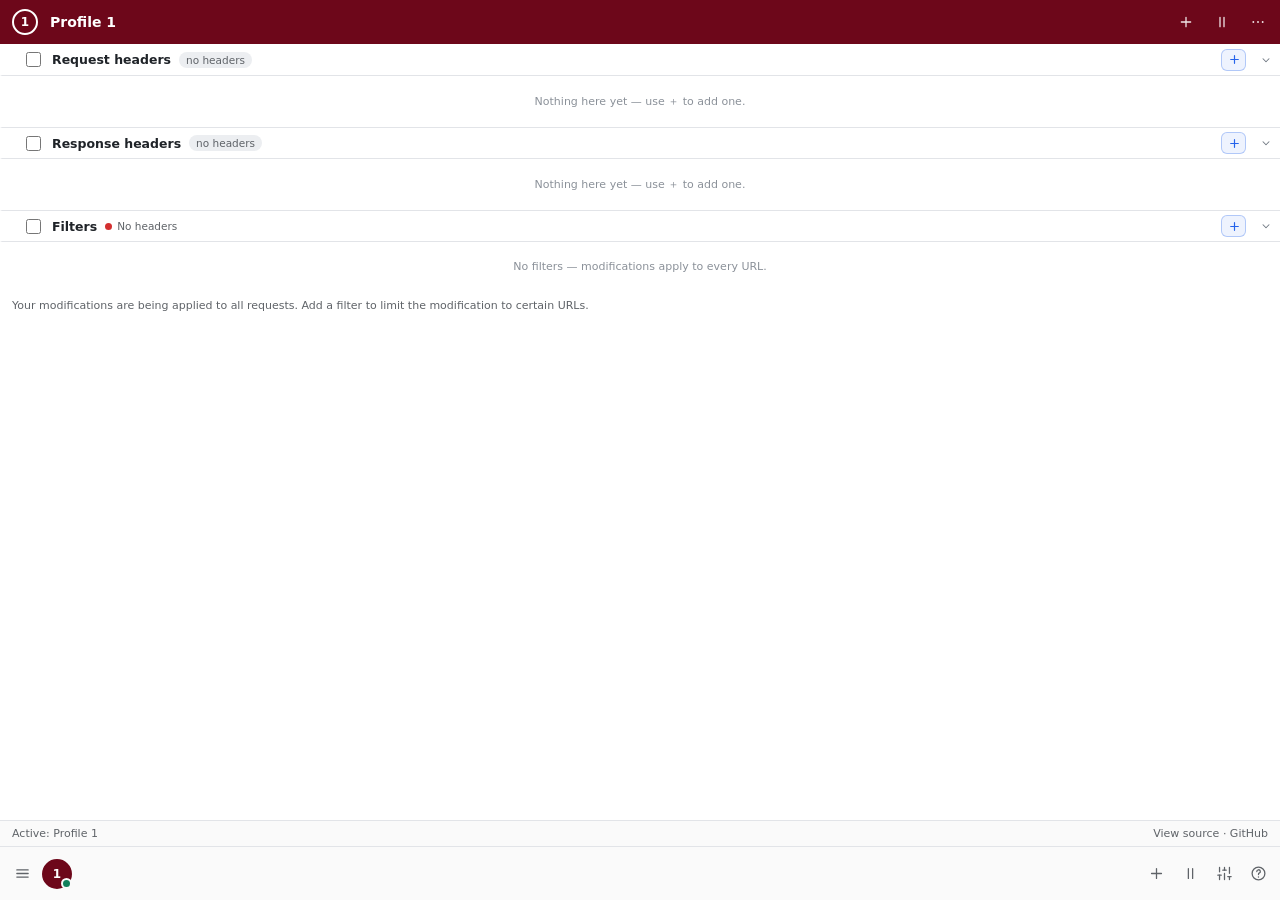
==== commit 7750c241: "fix:ui/ux" ====
--- a/src/ui/sidepanel/index.html
+++ b/src/ui/sidepanel/index.html
@@ -113,7 +113,7 @@
             target="_blank"
             rel="noopener"
             title="View source on GitHub"
-            >Open source · GitHub</a
+            >View source · GitHub</a
           >
         </footer>
       </div>
--- a/src/ui/shared/ui.css
+++ b/src/ui/shared/ui.css
@@ -747,6 +747,20 @@
   opacity: 0.45;
 }
 
+/* An enabled row is tinted and carries a coloured rail; a disabled one stays
+   plain. Green is already "live" in this UI — the profile status dot and the
+   filter status dot both use it — so the list reads at a glance. */
+.row:not(.disabled),
+.filter-row:not(.disabled) {
+  border-left-color: var(--green);
+  background: color-mix(in srgb, var(--green) 7%, transparent);
+}
+
+.row:not(.disabled):hover,
+.filter-row:not(.disabled):hover {
+  background: color-mix(in srgb, var(--green) 14%, transparent);
+}
+
 .header-row.dragging {
   opacity: 0.42;
 }
@@ -1018,26 +1032,32 @@
    Every enabled header goes into one modifyHeaders action in list order, so
    for two `set` operations on the same name the later one wins.
 
-   The flag is the amber row and nothing else — no badge, no struck-through
+   The flag is the red row and nothing else — no badge, no struck-through
    value — so the row keeps exactly the same shape as every other row in every
    density. Which duplicate actually wins is in the row's tooltip.
    ────────────────────────────────────────────────────────────────────────── */
+/* Red, not amber: a duplicate is not a caution, it is one of the rows silently
+   not being sent. Declared after the enabled-row tint so it wins on a row that
+   is both. */
 .row.conflict {
-  border-left-color: var(--amber-line);
-  background: color-mix(in srgb, var(--amber-bg) 55%, transparent);
+  border-left-color: var(--red);
+  background: color-mix(in srgb, var(--red) 9%, transparent);
 }
 
 .row.conflict:hover {
-  background: var(--amber-bg);
+  background: color-mix(in srgb, var(--red) 16%, transparent);
 }
 
 /* ── FILTER ROWS ─────────────────────────────────────────────────────────── */
 /* no drag handle here, so indent to --row-lead to land on the same left edge */
+/* Same rail and the same --row-lead as .sechead — a filter row has no drag
+   handle, so the lead stands in for the handle and its gap. */
 .filter-row {
   display: flex;
   align-items: center;
   gap: var(--row-gap);
   padding: 4px 6px 4px var(--row-lead);
+  border-left: 2px solid transparent;
   position: relative;
 }
 
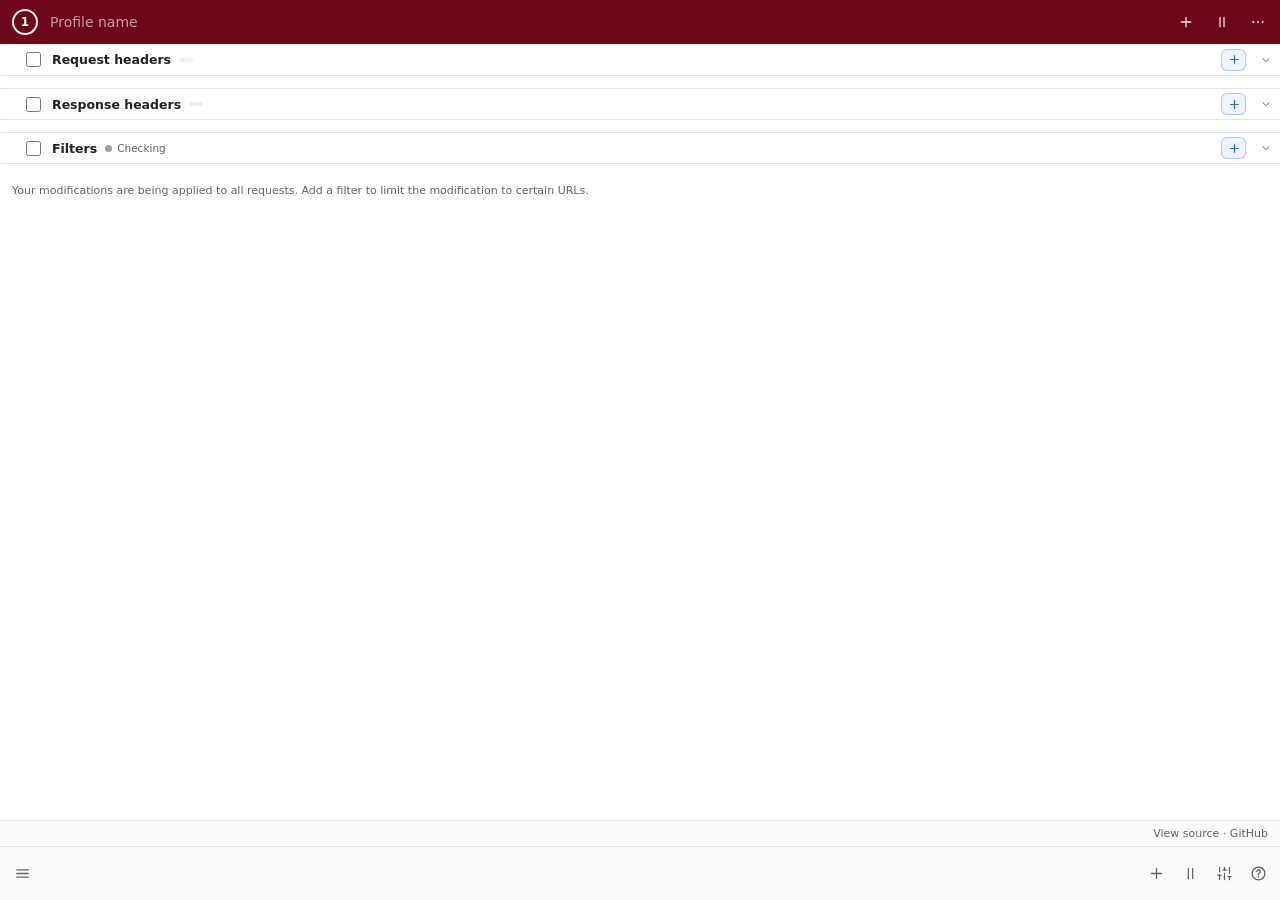
==== commit 213e86d3: "cookie manager" ====
--- a/src/ui/sidepanel/index.html
+++ b/src/ui/sidepanel/index.html
@@ -5,6 +5,7 @@
     <meta name="viewport" content="width=device-width, initial-scale=1.0" />
     <title>OpenModHeader</title>
     <link rel="stylesheet" href="../shared/ui.css" />
+    <link rel="stylesheet" href="../cookies/cookies.css" />
     <link rel="stylesheet" href="sidepanel.css" />
   </head>
   <body>
@@ -333,5 +334,6 @@
 
     <script src="sidepanel.js"></script>
     <script src="../shared/app.js"></script>
+    <script src="../cookies/cookies.js"></script>
   </body>
 </html>
--- a/src/ui/shared/ui.css
+++ b/src/ui/shared/ui.css
@@ -31,6 +31,7 @@
   --input-bg: transparent;
   --danger-bg: #fde8e8;
   --titlebar-bg: var(--profile-color);
+  --titlebar-paused: #4b5563;
   --titlebar-text: #ffffff;
   --rail-bg: #fafafa;
   --scroll-thumb: #c6ccd4;
@@ -368,6 +369,13 @@
   padding: 8px 8px 8px 12px;
 }
 
+/* Paused drains the profile colour out of the bar, so a paused window is
+   obvious at a glance even when the banner is scrolled past. The profile's
+   own colour is untouched — the rail dot and circle still carry it. */
+body.paused .titlebar {
+  background: var(--titlebar-paused);
+}
+
 .profile-id {
   width: 26px;
   height: 26px;
--- a/src/ui/cookies/cookies.css
+++ b/src/ui/cookies/cookies.css
@@ -0,0 +1,673 @@
+/* ==========================================================================
+   Cookies panel.
+
+   Every selector here is prefixed ck- and nothing in shared/ui.css is
+   overridden, so this file can be dropped without touching the rest of the
+   UI. It does not merely read the shared tokens — it mirrors the header
+   list's language so the two halves of the extension read as one product:
+
+     · the overlay shell copies .help-overlay / .help-panel
+     · a cookie row is a .row — a flat, full-bleed band with a 2px left rail,
+       a hairline between neighbours and a coloured rail when something is
+       wrong, never a card floating in a padded column
+     · metrics derive from --row-font-size, so the font-size and density
+       settings move this panel exactly as much as they move the list
+     · the accent is --maroon, i.e. --profile-color, which app.js writes onto
+       the document element. It is the active profile's own colour and this
+       panel re-tints with it the moment the profile changes, exactly like the
+       title bar and the rail. Green and red keep their meanings from the list
+       — live and not-being-sent — because those are status, not theme.
+   ========================================================================== */
+
+.ck-overlay {
+  position: fixed;
+  inset: 0;
+  z-index: 80;
+  display: flex;
+  align-items: center;
+  justify-content: center;
+  padding: 14px;
+  background: var(--overlay);
+  backdrop-filter: blur(2px);
+}
+
+.ck-overlay[hidden] {
+  display: none;
+}
+
+.ck-panel {
+  width: 100%;
+  max-width: 560px;
+  max-height: 100%;
+  display: flex;
+  flex-direction: column;
+  overflow: hidden;
+  border: 1px solid var(--line);
+  border-radius: 14px;
+  background: var(--surface);
+  box-shadow: var(--shadow);
+
+  /* Row metrics derive from the font-size setting exactly as .app's do, so a
+     cookie row and a header row never drift apart. */
+  --rf: var(--row-font-size, 13px);
+  --l1-h: calc(var(--rf) + 3px);
+  --row-gap: 5px;
+
+  /* one height for every control in the panel: search, scope, buttons, inputs */
+  --ctl-h: calc(var(--rf) + 15px);
+
+  /* One gutter for the whole panel — head, tools, rows and foot share it.
+     The list indents its rows to --row-lead because a drag handle and a
+     checkbox live in that space; a cookie row has neither, so borrowing that
+     lead here would only be a wide empty margin. */
+  --ck-x: 12px;
+}
+
+/* ── HEAD ─────────────────────────────────────────────────────────────────
+   Same shape as .help-head: surface-strong, a maroon heading and a hairline.
+   ────────────────────────────────────────────────────────────────────────── */
+.ck-head {
+  display: flex;
+  align-items: center;
+  gap: 8px;
+  padding: 13px 12px 12px var(--ck-x);
+  border-bottom: 1px solid var(--line);
+  background: var(--surface-strong);
+}
+
+.ck-heading {
+  flex: 1 1 auto;
+  min-width: 0;
+}
+
+.ck-heading h2 {
+  margin: 0;
+  display: flex;
+  align-items: center;
+  gap: 7px;
+  color: var(--maroon);
+  font-size: 17px;
+}
+
+.ck-heading h2 svg {
+  width: 17px;
+  height: 17px;
+  flex: 0 0 auto;
+}
+
+/* a host is a value, and values are mono in this UI */
+.ck-host {
+  margin: 3px 0 0;
+  color: var(--muted);
+  font-size: calc(var(--rf) - 1.5px);
+  font-family: var(--mono);
+  white-space: nowrap;
+  overflow: hidden;
+  text-overflow: ellipsis;
+}
+
+/* ── SHARED CONTROLS ─────────────────────────────────────────────────────── */
+.ck-panel svg {
+  fill: none;
+  stroke: currentColor;
+  stroke-width: 1.8;
+  stroke-linecap: round;
+  stroke-linejoin: round;
+}
+
+/* .rail-btn / .help-head button */
+.ck-ghost {
+  flex: 0 0 auto;
+  width: 30px;
+  height: 30px;
+  display: grid;
+  place-items: center;
+  border: none;
+  border-radius: 7px;
+  background: transparent;
+  color: var(--muted);
+  cursor: pointer;
+}
+
+.ck-ghost svg {
+  width: 16px;
+  height: 16px;
+}
+
+.ck-ghost:hover {
+  background: var(--hover);
+  color: var(--text);
+}
+
+/* The active profile's own colour, taken live from --profile-color, so this
+   button is the same ink as the title bar above it and follows the profile
+   when the user recolours it. White text on it for the same reason the title
+   bar's text is white: every colour in the picker is dark enough to carry it. */
+.ck-primary {
+  flex: 0 0 auto;
+  display: inline-flex;
+  align-items: center;
+  gap: 5px;
+  height: var(--ctl-h);
+  padding: 0 11px;
+  border: 1px solid var(--maroon);
+  border-radius: 7px;
+  background: var(--maroon);
+  color: #fff;
+  font-family: inherit;
+  font-size: calc(var(--rf) - 0.5px);
+  font-weight: 600;
+  cursor: pointer;
+}
+
+.ck-primary svg {
+  width: 14px;
+  height: 14px;
+  stroke-width: 2.2;
+}
+
+/* A thin white veil rather than a second hard-coded shade: the profile colour
+   is whatever the user picked, so the hover has to be derived from it. Same
+   move the title bar makes for .tb-btn:hover. */
+.ck-primary:hover {
+  background: color-mix(in srgb, var(--maroon) 86%, #fff);
+  border-color: color-mix(in srgb, var(--maroon) 86%, #fff);
+}
+
+/* .popmenu button, without the menu around it */
+.ck-ghost-text {
+  border: none;
+  border-radius: 6px;
+  background: transparent;
+  color: var(--muted);
+  font-family: inherit;
+  font-size: calc(var(--rf) - 1px);
+  padding: 5px 8px;
+  cursor: pointer;
+}
+
+.ck-ghost-text:hover {
+  background: var(--hover);
+  color: var(--text);
+}
+
+/* ── TOOLS ────────────────────────────────────────────────────────────────
+   Reads as a section head: same left edge as the rows beneath it, same
+   hairline, same surface.
+   ────────────────────────────────────────────────────────────────────────── */
+.ck-tools {
+  display: flex;
+  align-items: center;
+  gap: var(--row-gap);
+  padding: 6px 6px 6px var(--ck-x);
+  border-bottom: 1px solid var(--line);
+  background: var(--surface);
+}
+
+.ck-tools[hidden] {
+  display: none;
+}
+
+.ck-search {
+  flex: 1 1 auto;
+  min-width: 0;
+  height: var(--ctl-h);
+  padding: 0 9px;
+  border: 1px solid var(--line);
+  border-radius: 7px;
+  background: var(--surface-2);
+  color: var(--text);
+  font-family: inherit;
+  font-size: calc(var(--rf) - 0.5px);
+}
+
+.ck-search:focus,
+.ck-form input:focus,
+.ck-form textarea:focus,
+.ck-form select:focus,
+.ck-scope:focus {
+  outline: none;
+  border-color: var(--maroon);
+}
+
+.ck-scope {
+  flex: 0 0 auto;
+  height: var(--ctl-h);
+  border: 1px solid var(--line);
+  border-radius: 7px;
+  background: var(--surface-2);
+  color: var(--text);
+  font-family: inherit;
+  font-size: calc(var(--rf) - 1px);
+  padding: 0 4px;
+  cursor: pointer;
+}
+
+/* ── BODY ─────────────────────────────────────────────────────────────────
+   The list is full-bleed like .content, and the scrollbar is tinted with the
+   same token the overlay thumb uses next door.
+   ────────────────────────────────────────────────────────────────────────── */
+.ck-body {
+  flex: 1 1 auto;
+  min-height: 0;
+  overflow-y: auto;
+  scrollbar-width: thin;
+  scrollbar-color: var(--scroll-thumb) transparent;
+}
+
+.ck-list {
+  padding: 6px 0 10px;
+}
+
+.ck-list[hidden] {
+  display: none;
+}
+
+/* .empty-note */
+.ck-note {
+  margin: 20px var(--ck-x);
+  color: var(--muted);
+  font-size: calc(var(--rf) - 1px);
+  text-align: center;
+}
+
+.ck-note small {
+  display: block;
+  margin-top: 5px;
+  color: var(--faint);
+  font-size: calc(var(--rf) - 2px);
+}
+
+/* ── ONE COOKIE ───────────────────────────────────────────────────────────
+   A .row, in every respect: a square full-bleed band that meets both walls,
+   a hairline between neighbours instead of a border all the way round, and a
+   2px rail on the left that stays transparent until it has something to say.
+   ────────────────────────────────────────────────────────────────────────── */
+/* The 2px rail is taken out of the gutter rather than added to it, so a row's
+   text starts on the same left edge as the head, the tools and the foot
+   whether or not the rail is lit. */
+.ck-item {
+  position: relative;
+  padding: 4px 6px 6px calc(var(--ck-x) - 2px);
+  border-left: 2px solid transparent;
+}
+
+.ck-item + .ck-item {
+  box-shadow: inset 0 1px 0 var(--line);
+}
+
+.ck-item:hover {
+  background: var(--hover);
+}
+
+/* Red, and the same red as a duplicate header: an expired cookie is not a
+   caution, it is a row the browser has already stopped sending. */
+.ck-item.ck-dead {
+  border-left-color: var(--red);
+  background: color-mix(in srgb, var(--red) 9%, transparent);
+}
+
+.ck-item.ck-dead:hover {
+  background: color-mix(in srgb, var(--red) 16%, transparent);
+}
+
+.ck-line {
+  display: flex;
+  align-items: center;
+  gap: var(--row-gap);
+}
+
+/* the name is what the row is — sans and 600, exactly like .row .name */
+.ck-name {
+  flex: 1 1 auto;
+  min-width: 0;
+  color: var(--text);
+  font-size: calc(var(--rf) - 1px);
+  font-weight: 600;
+  line-height: var(--l1-h);
+  white-space: nowrap;
+  overflow: hidden;
+  text-overflow: ellipsis;
+}
+
+/* ── ROW ACTIONS ─────────────────────────────────────────────────────────
+   .ract: visible at rest, solid on hover.
+   ────────────────────────────────────────────────────────────────────────── */
+.ck-acts {
+  flex: 0 0 auto;
+  display: flex;
+  align-items: center;
+  gap: 2px;
+}
+
+.ck-act {
+  width: 24px;
+  height: 24px;
+  display: grid;
+  place-items: center;
+  border: none;
+  border-radius: 6px;
+  background: transparent;
+  color: var(--icon);
+  cursor: pointer;
+  opacity: 0.6;
+  transition: opacity 0.12s ease, background 0.12s ease, color 0.12s ease;
+}
+
+.ck-item:hover .ck-act,
+.ck-item:focus-within .ck-act {
+  opacity: 1;
+}
+
+.ck-act svg {
+  width: 15px;
+  height: 15px;
+  stroke-width: 1.9;
+}
+
+.ck-act:hover {
+  background: var(--surface-3);
+  color: var(--text);
+}
+
+.ck-act.ck-danger:hover {
+  background: var(--danger-bg);
+  color: var(--red);
+}
+
+/* Line 2 is the value, directly under the name and in the same mono and the
+   same muted ink as .row .value. Values run to hundreds of characters, so it
+   is clamped to two lines and opens on click rather than pushing every other
+   cookie off the screen. */
+.ck-val {
+  display: -webkit-box;
+  -webkit-line-clamp: 2;
+  -webkit-box-orient: vertical;
+  width: 100%;
+  margin-top: 2px;
+  padding: 0;
+  border: none;
+  background: transparent;
+  color: var(--val-text);
+  font-family: var(--mono);
+  font-size: calc(var(--rf) - 2px);
+  line-height: 1.45;
+  direction: ltr;
+  text-align: left;
+  cursor: pointer;
+  overflow: hidden;
+  word-break: break-all;
+}
+
+.ck-val.open {
+  display: block;
+  max-height: 190px;
+  overflow-y: auto;
+  scrollbar-width: thin;
+  scrollbar-color: var(--scroll-thumb) transparent;
+}
+
+.ck-val:hover {
+  color: var(--text);
+}
+
+.ck-meta {
+  display: flex;
+  flex-wrap: wrap;
+  gap: 4px;
+  margin-top: 5px;
+}
+
+/* .gcount — the count pill on a section head */
+.ck-chip {
+  padding: 2px 7px;
+  border: none;
+  border-radius: 20px;
+  background: var(--surface-3);
+  color: var(--muted);
+  font-size: calc(var(--rf) - 2.5px);
+  font-variant-numeric: tabular-nums;
+  white-space: nowrap;
+}
+
+.ck-chip.good {
+  background: color-mix(in srgb, var(--green) 12%, transparent);
+  color: var(--green);
+}
+
+.ck-chip.warn {
+  background: color-mix(in srgb, var(--red) 12%, transparent);
+  color: var(--red);
+}
+
+/* ── EDITOR ──────────────────────────────────────────────────────────────── */
+.ck-form {
+  display: flex;
+  flex-direction: column;
+  gap: 10px;
+  padding: 12px var(--ck-x) 16px;
+}
+
+.ck-form[hidden] {
+  display: none;
+}
+
+.ck-form-head {
+  display: flex;
+  align-items: center;
+  gap: 6px;
+  margin: -2px 0 2px;
+}
+
+.ck-form-head strong {
+  font-size: calc(var(--rf) + 0.5px);
+  color: var(--text);
+  white-space: nowrap;
+  overflow: hidden;
+  text-overflow: ellipsis;
+}
+
+/* the chevron points down in the shared icon set; here it is a back arrow */
+.ck-back svg {
+  transform: rotate(90deg);
+}
+
+.ck-field {
+  display: flex;
+  flex-direction: column;
+  gap: 4px;
+  min-width: 0;
+}
+
+.ck-field > span {
+  color: var(--muted);
+  font-size: calc(var(--rf) - 1.5px);
+  font-weight: 600;
+}
+
+.ck-field small {
+  color: var(--faint);
+  font-size: calc(var(--rf) - 2.5px);
+}
+
+.ck-form input[type="text"],
+.ck-form input[type="datetime-local"],
+.ck-form textarea,
+.ck-form select {
+  width: 100%;
+  border: 1px solid var(--line);
+  border-radius: 7px;
+  background: var(--surface-2);
+  color: var(--text);
+  font-family: inherit;
+  font-size: calc(var(--rf) - 0.5px);
+  padding: 6px 8px;
+}
+
+.ck-form textarea {
+  resize: vertical;
+  font-family: var(--mono);
+  font-size: calc(var(--rf) - 2px);
+  line-height: 1.5;
+  direction: ltr;
+  word-break: break-all;
+}
+
+.ck-form input:disabled {
+  opacity: 0.5;
+  cursor: not-allowed;
+}
+
+.ck-grid {
+  display: grid;
+  grid-template-columns: 1fr 1fr;
+  gap: 10px;
+}
+
+.ck-flags {
+  display: flex;
+  flex-wrap: wrap;
+  gap: 14px;
+  padding-top: 2px;
+}
+
+.ck-check {
+  display: inline-flex;
+  align-items: center;
+  gap: 6px;
+  color: var(--text);
+  font-size: calc(var(--rf) - 1px);
+  cursor: pointer;
+}
+
+/* same size as the list's checkboxes, tinted with the profile colour */
+.ck-check input {
+  width: 15px;
+  height: 15px;
+  accent-color: var(--maroon);
+  cursor: pointer;
+}
+
+/* .banner — the one amber surface in the app */
+.ck-error {
+  margin: 0;
+  padding: 7px 9px;
+  border: 1px solid var(--amber-line);
+  border-radius: 7px;
+  background: var(--amber-bg);
+  color: var(--amber);
+  font-size: calc(var(--rf) - 1.5px);
+  font-weight: 500;
+}
+
+.ck-error[hidden] {
+  display: none;
+}
+
+.ck-form-actions {
+  display: flex;
+  justify-content: flex-end;
+  gap: 8px;
+  padding-top: 2px;
+}
+
+/* ── FOOT ─────────────────────────────────────────────────────────────────
+   .footer.
+   ────────────────────────────────────────────────────────────────────────── */
+.ck-foot {
+  display: flex;
+  align-items: center;
+  gap: 6px;
+  padding: 6px 8px 6px var(--ck-x);
+  border-top: 1px solid var(--line);
+  background: var(--surface-strong);
+  color: var(--muted);
+  font-size: 11px;
+}
+
+.ck-foot[hidden] {
+  display: none;
+}
+
+.ck-count {
+  flex: 1 1 auto;
+  color: var(--muted);
+  font-size: 11px;
+  font-variant-numeric: tabular-nums;
+}
+
+/* ── TOAST ────────────────────────────────────────────────────────────────
+   .toast, minus the undo button it has nothing to put there.
+   ────────────────────────────────────────────────────────────────────────── */
+.ck-toast {
+  position: fixed;
+  left: 50%;
+  bottom: 14px;
+  transform: translateX(-50%);
+  z-index: 95;
+  max-width: calc(100% - 28px);
+  padding: 9px 14px;
+  border-radius: 9px;
+  background: #23272e;
+  color: #f2f5f9;
+  font-size: 12.5px;
+  box-shadow: var(--shadow);
+  white-space: nowrap;
+  overflow: hidden;
+  text-overflow: ellipsis;
+}
+
+/* ── DENSITY ──────────────────────────────────────────────────────────────
+   The setting means the same thing here as it does in the list: the same
+   parts, folded tighter. A compact value gets one line instead of two.
+   ────────────────────────────────────────────────────────────────────────── */
+html[data-density="compact"] .ck-item {
+  padding-top: 3px;
+  padding-bottom: 4px;
+}
+
+html[data-density="compact"] .ck-val {
+  -webkit-line-clamp: 1;
+}
+
+html[data-density="compact"] .ck-meta {
+  margin-top: 4px;
+}
+
+/* ── SIDE PANEL ──────────────────────────────────────────────────────────────
+   The panel is far narrower than the popup, so the overlay goes full-bleed
+   and the two-up rows in the editor fold into one column.
+   ────────────────────────────────────────────────────────────────────────── */
+html[data-surface="sidePanel"] .ck-overlay {
+  padding: 0;
+}
+
+html[data-surface="sidePanel"] .ck-panel {
+  max-width: none;
+  height: 100%;
+  border: none;
+  border-radius: 0;
+  box-shadow: none;
+}
+
+html[data-surface="sidePanel"] .ck-toast {
+  bottom: 66px;
+}
+
+@media (max-width: 420px) {
+  .ck-grid {
+    grid-template-columns: 1fr;
+  }
+
+  /* The tools stay one line however narrow the surface gets: the search box
+     gives up width, the scope and the Add button keep theirs. Wrapping them
+     cost a whole row of a panel that has none to spare. */
+  .ck-tools {
+    gap: 4px;
+    padding-right: 4px;
+  }
+
+  .ck-primary {
+    padding: 0 8px;
+  }
+}
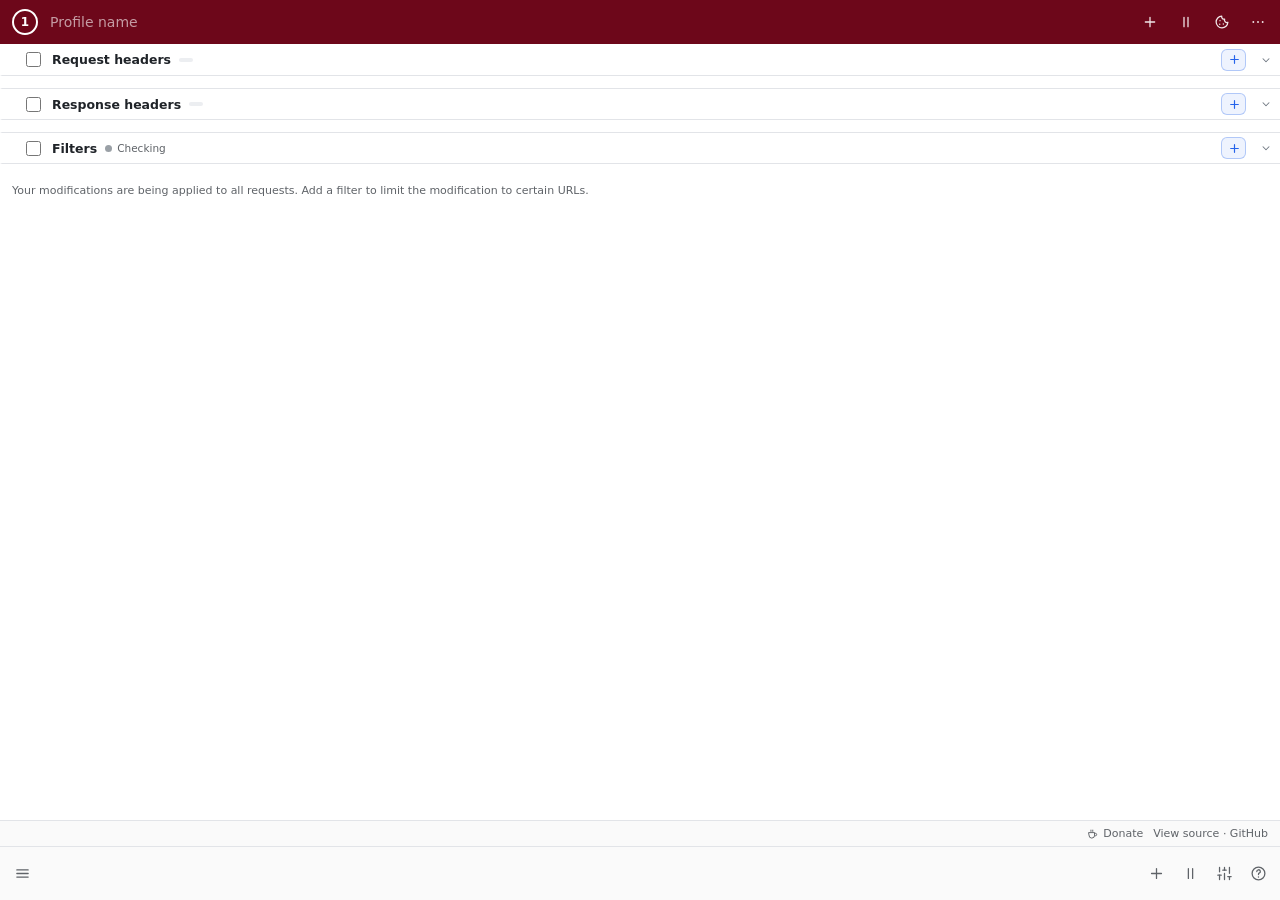
==== commit e4a090ee: "donait" ====
--- a/src/ui/sidepanel/index.html
+++ b/src/ui/sidepanel/index.html
@@ -107,15 +107,26 @@
 
         <footer class="footer">
           <span id="ruleCount"></span>
-          <a
-            class="privacy"
-            id="repoLink"
-            href="https://github.com/alinemone/modheader"
-            target="_blank"
-            rel="noopener"
-            title="View source on GitHub"
-            >View source · GitHub</a
-          >
+          <span class="footer-links">
+            <a
+              class="privacy"
+              id="donateLink"
+              href="https://coffeebede.com/alinemone"
+              target="_blank"
+              rel="noopener"
+              title="Support this project — buy me a coffee"
+              ><span data-i="coffee"></span>Donate</a
+            >
+            <a
+              class="privacy"
+              id="repoLink"
+              href="https://github.com/alinemone/modheader"
+              target="_blank"
+              rel="noopener"
+              title="View source on GitHub"
+              >View source · GitHub</a
+            >
+          </span>
         </footer>
       </div>
     </div>
--- a/src/ui/shared/ui.css
+++ b/src/ui/shared/ui.css
@@ -1190,13 +1190,52 @@
   font-size: 11px;
 }
 
+/* The profile line gives up width before either link does: the links are the
+   fixed furniture of the footer and a long profile name is what varies. */
+#ruleCount {
+  min-width: 0;
+  overflow: hidden;
+  white-space: nowrap;
+  text-overflow: ellipsis;
+}
+
+/* Both links share the right end. Grouped rather than left to
+   space-between, which would otherwise push them apart. */
+.footer-links {
+  flex: 0 0 auto;
+  display: flex;
+  align-items: center;
+  gap: 10px;
+}
+
 .privacy {
+  display: inline-flex;
+  align-items: center;
+  gap: 4px;
   color: var(--muted);
   text-decoration: none;
+  white-space: nowrap;
 }
 
 .privacy:hover {
   color: var(--blue);
+}
+
+/* Muted at rest like the text beside it — the cup is what makes the link
+   findable, not colour. It takes its ink from the link.
+
+   display:block, not the default inline: an inline svg sits on the baseline
+   and its wrapper keeps the descender space underneath, which pushes the
+   glyph above the centre of the text it is meant to sit beside. */
+.privacy svg {
+  display: block;
+  width: 12px;
+  height: 12px;
+  fill: none;
+  stroke: currentColor;
+  stroke-width: 1.9;
+  stroke-linecap: round;
+  stroke-linejoin: round;
 }
 
 /* ── POPOVERS ────────────────────────────────────────────────────────────── */
--- a/src/ui/cookies/cookies.css
+++ b/src/ui/cookies/cookies.css
@@ -1,113 +1,124 @@
 /* ==========================================================================
-   Cookies panel.
+   Cookies page.
 
    Every selector here is prefixed ck- and nothing in shared/ui.css is
    overridden, so this file can be dropped without touching the rest of the
    UI. It does not merely read the shared tokens — it mirrors the header
    list's language so the two halves of the extension read as one product:
 
-     · the overlay shell copies .help-overlay / .help-panel
+     · it is a PAGE, not a dialog: .ck-page takes the place of .listarea in
+       the same .main column, under the same title bar and beside the same
+       rail, so there is no second window shape to learn
      · a cookie row is a .row — a flat, full-bleed band with a 2px left rail,
        a hairline between neighbours and a coloured rail when something is
        wrong, never a card floating in a padded column
      · metrics derive from --row-font-size, so the font-size and density
-       settings move this panel exactly as much as they move the list
+       settings move this page exactly as much as they move the list, and the
+       font, theme and mask settings arrive on their own because app.js sets
+       them on the document element this page lives in
      · the accent is --maroon, i.e. --profile-color, which app.js writes onto
        the document element. It is the active profile's own colour and this
-       panel re-tints with it the moment the profile changes, exactly like the
+       page re-tints with it the moment the profile changes, exactly like the
        title bar and the rail. Green and red keep their meanings from the list
        — live and not-being-sent — because those are status, not theme.
    ========================================================================== */
 
-.ck-overlay {
-  position: fixed;
-  inset: 0;
-  z-index: 80;
-  display: flex;
-  align-items: center;
-  justify-content: center;
-  padding: 14px;
-  background: var(--overlay);
-  backdrop-filter: blur(2px);
-}
-
-.ck-overlay[hidden] {
+/* ── THE SWAP ─────────────────────────────────────────────────────────────
+   One attribute on <html> decides which of the two pages .main is showing.
+   The title bar, the banner's paused colour and the rail are shared and stay
+   exactly where they were; only the body of the column changes. The footer
+   goes with the list because this page carries its own.
+   ────────────────────────────────────────────────────────────────────────── */
+html[data-view="cookies"] .listarea,
+html[data-view="cookies"] .footer,
+html[data-view="cookies"] .banner {
+  display: none !important;
+}
+
+.ck-page {
   display: none;
 }
 
-.ck-panel {
-  width: 100%;
-  max-width: 560px;
-  max-height: 100%;
+html[data-view="cookies"] .ck-page {
+  flex: 1;
+  min-height: 0;
   display: flex;
   flex-direction: column;
-  overflow: hidden;
-  border: 1px solid var(--line);
-  border-radius: 14px;
+  /* the transfer dialog is absolute inside this column, so it covers the page
+     without ever covering the title bar it was opened from */
+  position: relative;
   background: var(--surface);
-  box-shadow: var(--shadow);
-
+}
+
+.ck-page {
   /* Row metrics derive from the font-size setting exactly as .app's do, so a
      cookie row and a header row never drift apart. */
   --rf: var(--row-font-size, 13px);
   --l1-h: calc(var(--rf) + 3px);
   --row-gap: 5px;
 
-  /* one height for every control in the panel: search, scope, buttons, inputs */
+  /* one height for every control on the page: search, scope, buttons, inputs */
   --ctl-h: calc(var(--rf) + 15px);
 
-  /* One gutter for the whole panel — head, tools, rows and foot share it.
+  /* One gutter for the whole page — head, tools, rows and foot share it.
      The list indents its rows to --row-lead because a drag handle and a
      checkbox live in that space; a cookie row has neither, so borrowing that
      lead here would only be a wide empty margin. */
   --ck-x: 12px;
 }
 
+/* The title bar button reads as pressed while its page is the one showing,
+   the same way any toggle in this UI does. */
+#tbCookies.on {
+  background: rgba(255, 255, 255, 0.22);
+  color: #fff;
+}
+
 /* ── HEAD ─────────────────────────────────────────────────────────────────
-   Same shape as .help-head: surface-strong, a maroon heading and a hairline.
+   One line: what this page is, then the host it is describing. The title bar
+   above already says which profile you are in, so this stays slim.
    ────────────────────────────────────────────────────────────────────────── */
 .ck-head {
   display: flex;
   align-items: center;
   gap: 8px;
-  padding: 13px 12px 12px var(--ck-x);
+  padding: 7px 6px 7px var(--ck-x);
   border-bottom: 1px solid var(--line);
   background: var(--surface-strong);
 }
 
-.ck-heading {
+.ck-title {
+  flex: 0 0 auto;
+  display: inline-flex;
+  align-items: center;
+  gap: 6px;
+  color: var(--maroon);
+  font-size: calc(var(--rf) + 1px);
+  font-weight: 700;
+}
+
+.ck-title svg {
+  width: 16px;
+  height: 16px;
+  flex: 0 0 auto;
+}
+
+/* a host is a value, and values are mono in this UI */
+.ck-host {
   flex: 1 1 auto;
   min-width: 0;
-}
-
-.ck-heading h2 {
-  margin: 0;
-  display: flex;
-  align-items: center;
-  gap: 7px;
-  color: var(--maroon);
-  font-size: 17px;
-}
-
-.ck-heading h2 svg {
-  width: 17px;
-  height: 17px;
-  flex: 0 0 auto;
-}
-
-/* a host is a value, and values are mono in this UI */
-.ck-host {
-  margin: 3px 0 0;
   color: var(--muted);
   font-size: calc(var(--rf) - 1.5px);
   font-family: var(--mono);
   white-space: nowrap;
   overflow: hidden;
   text-overflow: ellipsis;
+  direction: ltr;
+  text-align: left;
 }
 
 /* ── SHARED CONTROLS ─────────────────────────────────────────────────────── */
-.ck-panel svg {
+.ck-page svg {
   fill: none;
   stroke: currentColor;
   stroke-width: 1.8;
@@ -241,6 +252,124 @@
   font-size: calc(var(--rf) - 1px);
   padding: 0 4px;
   cursor: pointer;
+}
+
+/* ── TRANSFER DIALOG ──────────────────────────────────────────────────────
+   The one thing on this page that is allowed to float, because it is the one
+   thing that interrupts: both transfers ask what key and what value to send
+   before they touch anything. It copies .help-overlay / .help-panel so the
+   two modal shapes in the extension are the same shape.
+   ────────────────────────────────────────────────────────────────────────── */
+.ck-modal {
+  position: absolute;
+  inset: 0;
+  z-index: 30;
+  display: flex;
+  align-items: center;
+  justify-content: center;
+  padding: 14px;
+  background: var(--overlay);
+  backdrop-filter: blur(2px);
+}
+
+.ck-modal-panel {
+  width: 100%;
+  max-width: 420px;
+  max-height: 100%;
+  overflow-y: auto;
+  scrollbar-width: thin;
+  scrollbar-color: var(--scroll-thumb) transparent;
+  display: flex;
+  flex-direction: column;
+  gap: 10px;
+  padding: 12px var(--ck-x) 14px;
+  border: 1px solid var(--line);
+  border-radius: 12px;
+  background: var(--surface);
+  box-shadow: var(--shadow);
+}
+
+.ck-modal-head {
+  display: flex;
+  align-items: center;
+  gap: 8px;
+}
+
+.ck-modal-head strong {
+  flex: 1 1 auto;
+  min-width: 0;
+  display: inline-flex;
+  align-items: center;
+  gap: 7px;
+  color: var(--maroon);
+  font-size: calc(var(--rf) + 1.5px);
+}
+
+.ck-modal-head strong svg {
+  width: 16px;
+  height: 16px;
+  flex: 0 0 auto;
+}
+
+.ck-modal-sub {
+  margin: -4px 0 0;
+  color: var(--muted);
+  font-size: calc(var(--rf) - 2px);
+  line-height: 1.5;
+}
+
+.ck-modal-sub[hidden] {
+  display: none;
+}
+
+.ck-modal-body {
+  display: flex;
+  flex-direction: column;
+  gap: 10px;
+}
+
+/* The dialog borrows the editor's fields wholesale — same labels, same
+   inputs, same flags, same hints — so there is one form language on this
+   page whether you are editing a cookie or sending one somewhere. */
+.ck-modal-panel input[type="text"],
+.ck-modal-panel input[type="datetime-local"],
+.ck-modal-panel textarea,
+.ck-modal-panel select {
+  width: 100%;
+  border: 1px solid var(--line);
+  border-radius: 7px;
+  background: var(--surface-2);
+  color: var(--text);
+  font-family: inherit;
+  font-size: calc(var(--rf) - 0.5px);
+  padding: 6px 8px;
+}
+
+.ck-modal-panel textarea {
+  resize: vertical;
+  line-height: 1.5;
+}
+
+.ck-modal-panel input:disabled {
+  opacity: 0.5;
+  cursor: not-allowed;
+}
+
+/* a key, a value and an address are all values: mono, and always left to
+   right whatever the surrounding text direction is */
+.ck-modal-panel .ck-mono {
+  font-family: var(--mono);
+  font-size: calc(var(--rf) - 2px);
+  direction: ltr;
+  text-align: left;
+  word-break: break-all;
+}
+
+.ck-modal-panel input:focus,
+.ck-modal-panel textarea:focus,
+.ck-modal-panel select:focus {
+  outline: none;
+  border-color: var(--maroon);
 }
 
 /* ── BODY ─────────────────────────────────────────────────────────────────
@@ -635,21 +764,9 @@
 }
 
 /* ── SIDE PANEL ──────────────────────────────────────────────────────────────
-   The panel is far narrower than the popup, so the overlay goes full-bleed
-   and the two-up rows in the editor fold into one column.
-   ────────────────────────────────────────────────────────────────────────── */
-html[data-surface="sidePanel"] .ck-overlay {
-  padding: 0;
-}
-
-html[data-surface="sidePanel"] .ck-panel {
-  max-width: none;
-  height: 100%;
-  border: none;
-  border-radius: 0;
-  box-shadow: none;
-}
-
+   The rail lives along the bottom there, so the toast has to clear it. The
+   page itself needs nothing: it fills .main exactly as the header list does.
+   ────────────────────────────────────────────────────────────────────────── */
 html[data-surface="sidePanel"] .ck-toast {
   bottom: 66px;
 }
@@ -661,7 +778,7 @@
 
   /* The tools stay one line however narrow the surface gets: the search box
      gives up width, the scope and the Add button keep theirs. Wrapping them
-     cost a whole row of a panel that has none to spare. */
+     cost a whole row of a page that has none to spare. */
   .ck-tools {
     gap: 4px;
     padding-right: 4px;
@@ -670,4 +787,14 @@
   .ck-primary {
     padding: 0 8px;
   }
-}
+
+  /* Five row buttons is a lot for a 320px panel; they give up their padding
+     before the cookie name gives up any of its width. */
+  .ck-act {
+    width: 22px;
+  }
+
+  .ck-modal {
+    padding: 10px;
+  }
+}
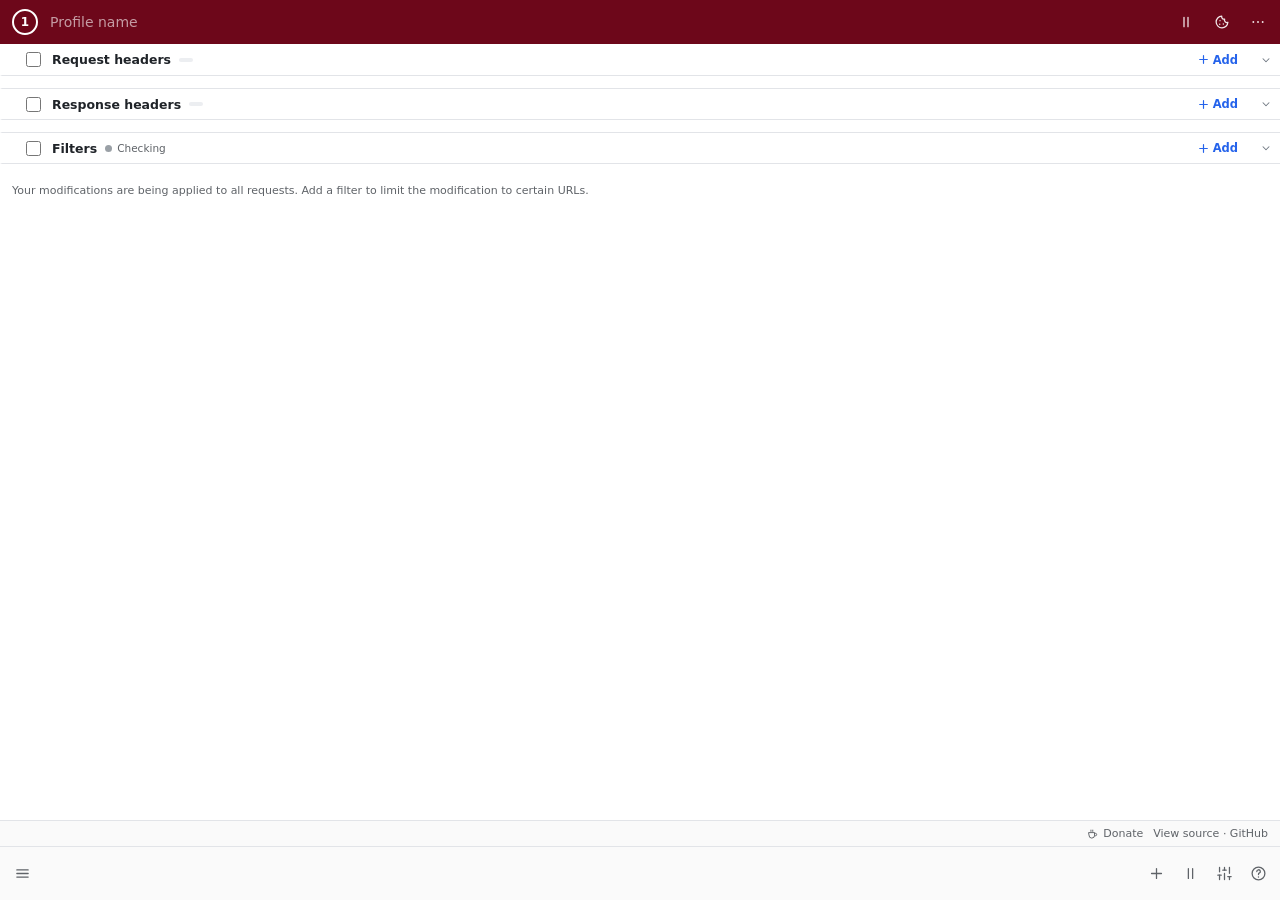
==== commit 02fa68e7: "fix ux add button" ====
--- a/src/ui/sidepanel/index.html
+++ b/src/ui/sidepanel/index.html
@@ -37,7 +37,6 @@
             placeholder="Profile name"
           />
           <div class="spacer"></div>
-          <button class="tb-btn" id="tbAdd" title="New profile" data-i="plus"></button>
           <button class="tb-btn" id="tbPause" title="Pause all" data-i="pause"></button>
           <button class="tb-btn" id="tbMore" title="More actions" aria-haspopup="true" data-i="more"></button>
         </header>
@@ -58,7 +57,7 @@
                 <span class="gtitle">Request headers</span>
                 <span class="gcount" id="requestCount"></span>
                 <span class="sp"></span>
-                <button class="sec-add" data-target="request" title="Add request header" data-i="plus"></button>
+                <button class="sec-add" data-target="request" title="Add request header"><span data-i="plus"></span><span>Add</span></button>
                 <button class="chev" title="Collapse section" data-i="chev"></button>
               </div>
               <div id="requestRows" class="rows"></div>
@@ -70,7 +69,7 @@
                 <span class="gtitle">Response headers</span>
                 <span class="gcount" id="responseCount"></span>
                 <span class="sp"></span>
-                <button class="sec-add" data-target="response" title="Add response header" data-i="plus"></button>
+                <button class="sec-add" data-target="response" title="Add response header"><span data-i="plus"></span><span>Add</span></button>
                 <button class="chev" title="Collapse section" data-i="chev"></button>
               </div>
               <div id="responseRows" class="rows"></div>
@@ -92,8 +91,7 @@
                   title="Add filter"
                   aria-haspopup="true"
                   aria-expanded="false"
-                  data-i="plus"
-                ></button>
+                ><span data-i="plus"></span><span>Add</span></button>
                 <button class="chev" title="Collapse section" data-i="chev"></button>
               </div>
               <div id="filterRows" class="rows"></div>
--- a/src/ui/shared/ui.css
+++ b/src/ui/shared/ui.css
@@ -621,24 +621,31 @@
   flex: 1;
 }
 
-/* reads as a button, not a glyph */
+/* a labelled text button in the kit's own voice (blue text, like
+   .drawer-add) — the word is what tells it apart from the rail's new-profile ＋ */
 .sec-add {
   flex: 0 0 auto;
-  width: 25px;
-  height: 22px;
+  height: 24px;
+  padding: 0 8px 0 5px;
+  border: none;
   border-radius: 6px;
-  border: 1px solid color-mix(in srgb, var(--blue) 30%, transparent);
-  background: color-mix(in srgb, var(--blue) 8%, transparent);
+  background: transparent;
   color: var(--blue);
-  cursor: pointer;
-  display: grid;
-  place-items: center;
+  font: inherit;
+  font-size: calc(var(--rf) - 1.5px);
+  font-weight: 600;
+  cursor: pointer;
+  display: inline-flex;
+  align-items: center;
+  gap: 3px;
 }
 
 .sec-add:hover {
-  background: var(--blue);
-  border-color: var(--blue);
-  color: #fff;
+  background: color-mix(in srgb, var(--blue) 10%, transparent);
+}
+
+.sec-add > span {
+  display: inline-flex;
 }
 
 .sec-add svg {
@@ -1144,6 +1151,27 @@
   text-align: center;
   color: var(--faint);
   font-size: calc(var(--rf) - 2px);
+}
+
+/* an empty header section offers the action right where the rows will go —
+   the same dashed shape as .drawer-add */
+.empty-add {
+  display: block;
+  width: calc(100% - 16px);
+  margin: 8px;
+  padding: 9px;
+  border: 1px dashed var(--line);
+  border-radius: 8px;
+  background: transparent;
+  color: var(--blue);
+  font: inherit;
+  font-size: calc(var(--rf) - 1.5px);
+  font-weight: 600;
+  cursor: pointer;
+}
+
+.empty-add:hover {
+  background: var(--hover);
 }
 
 /* ── DENSITY ──────────────────────────────────────────────────────────────
